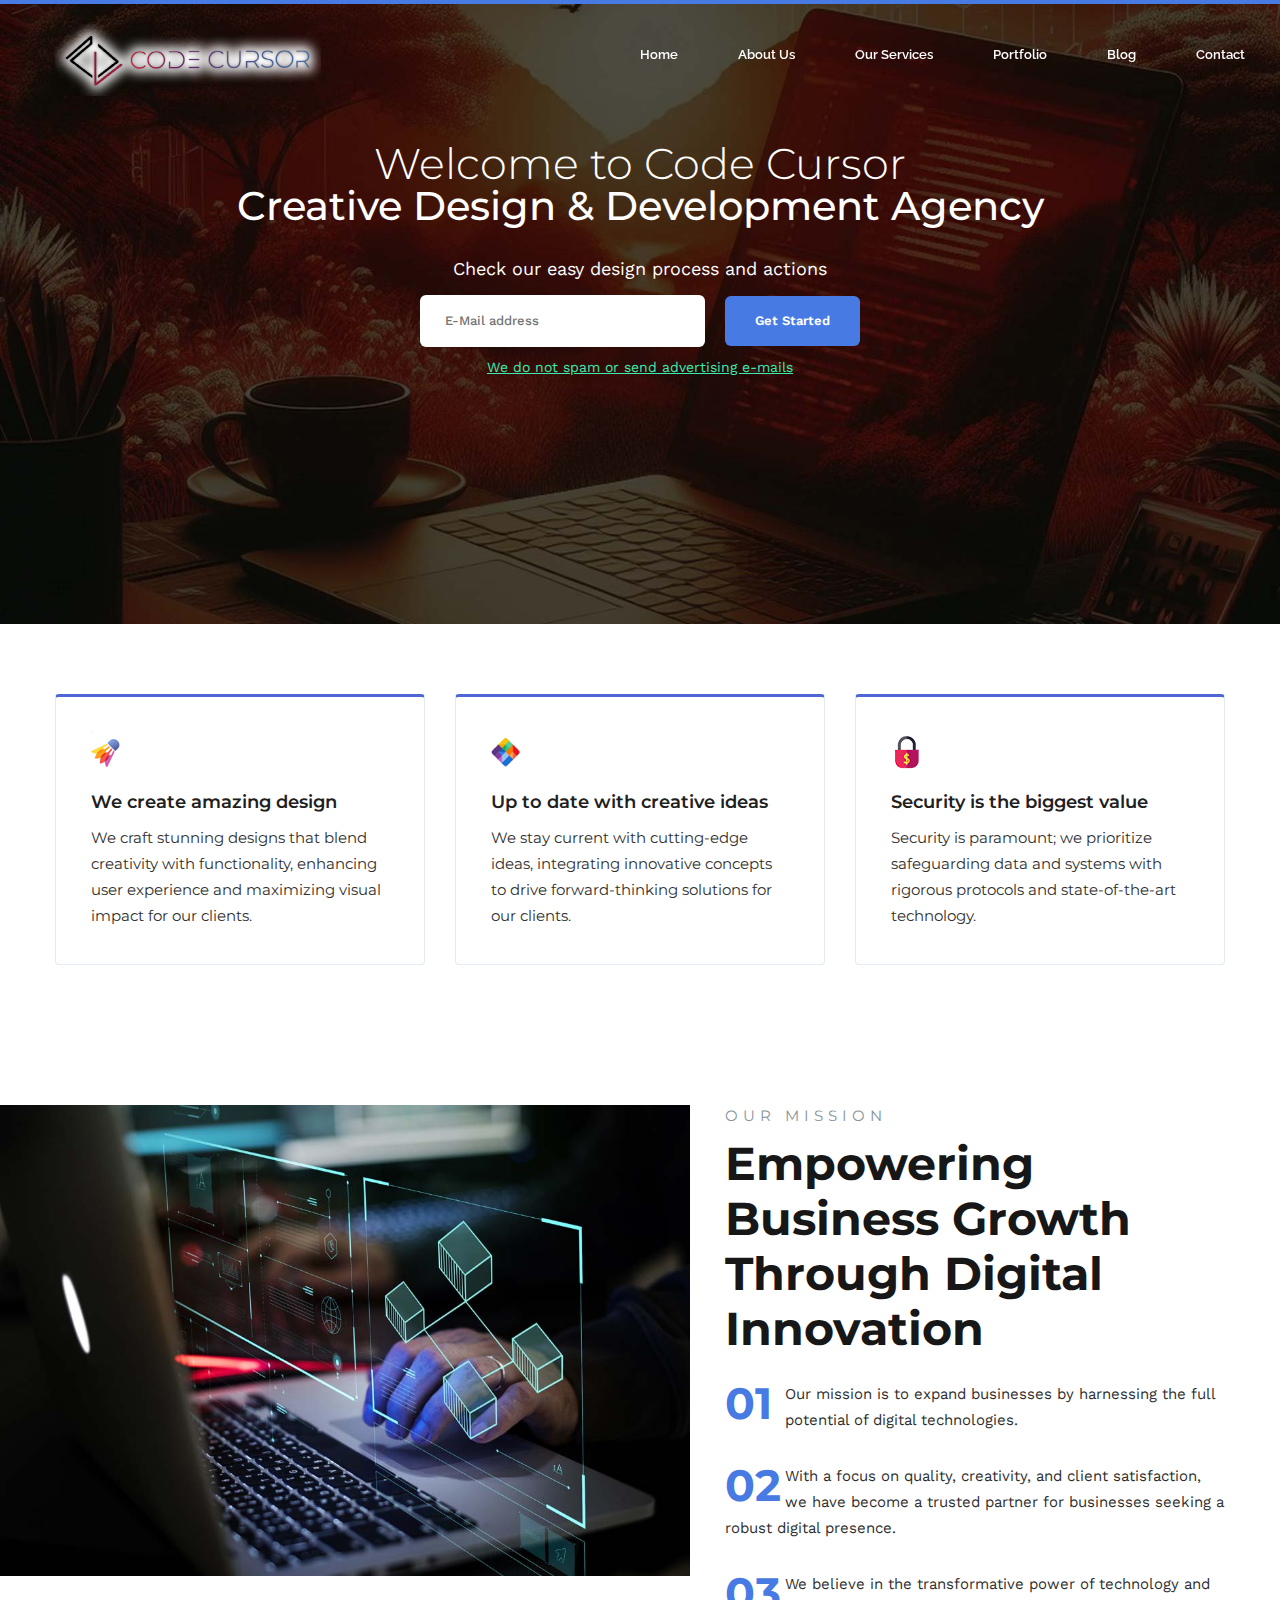
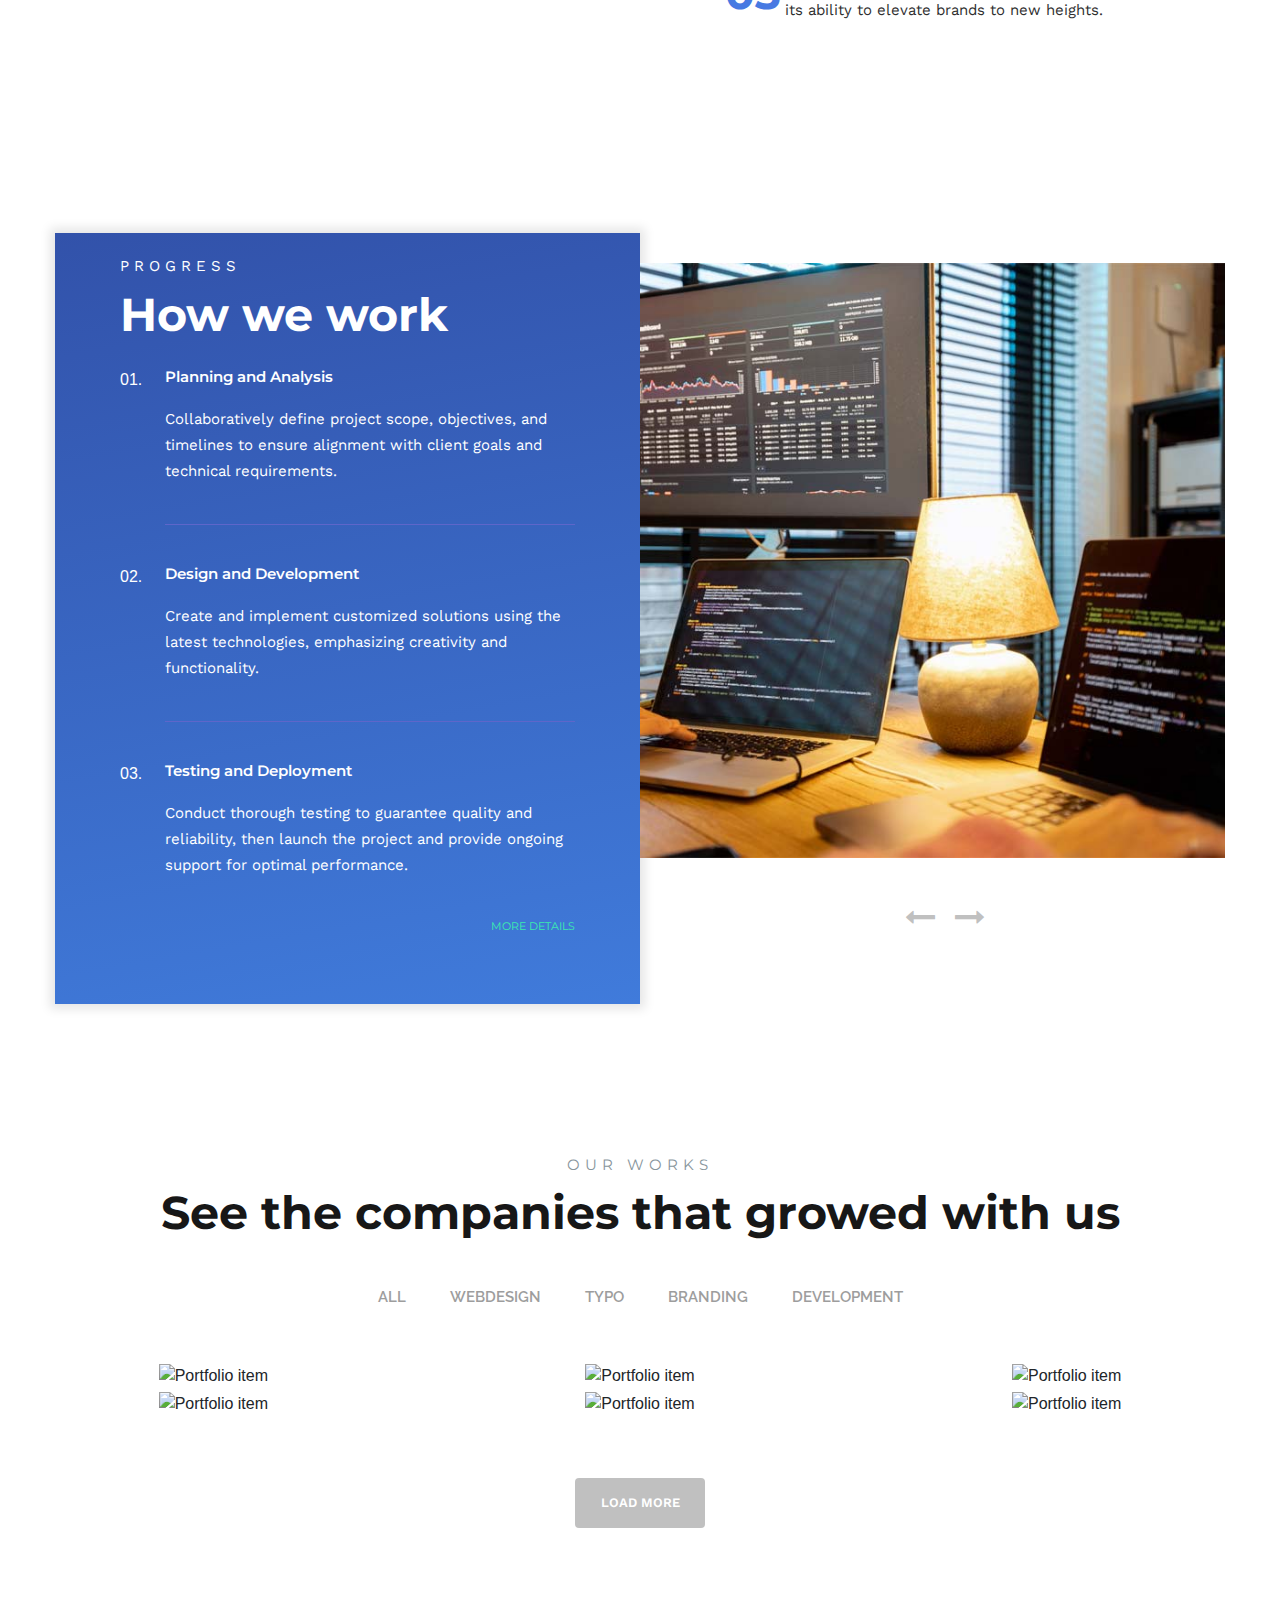
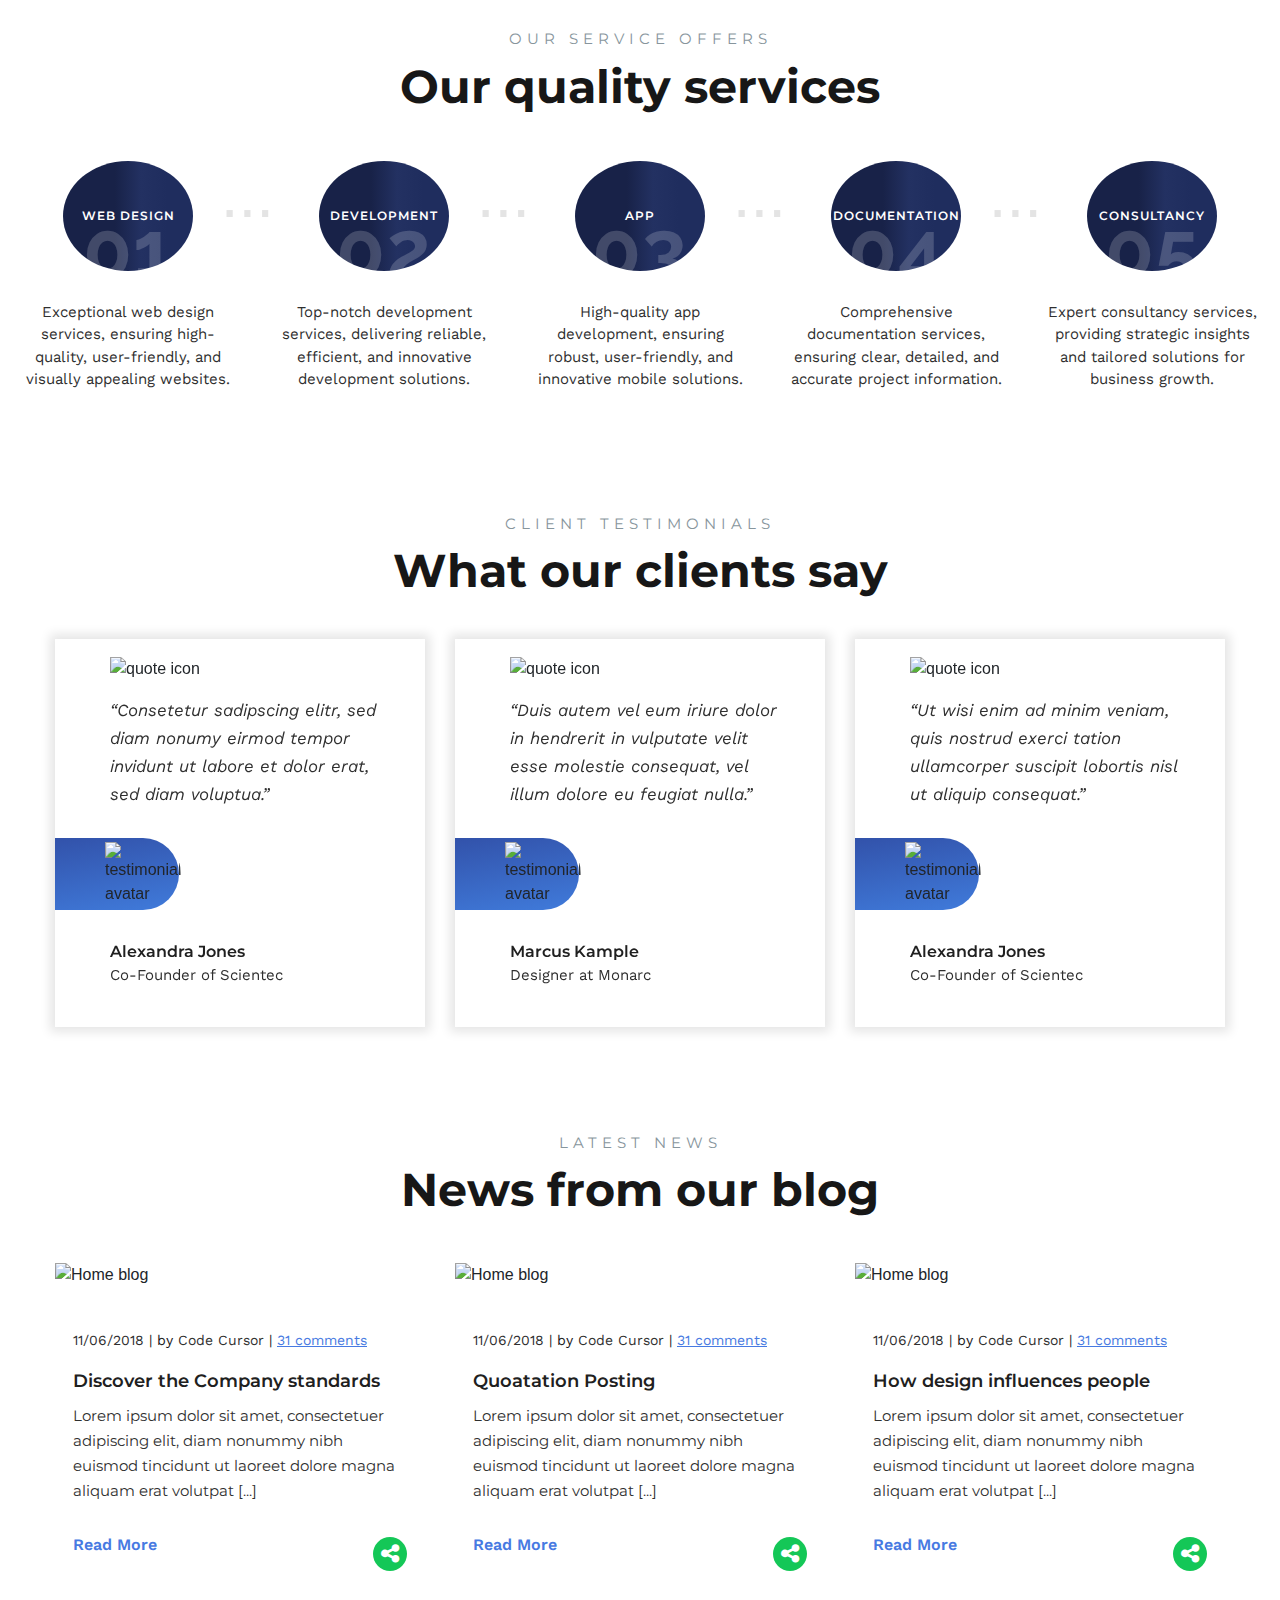
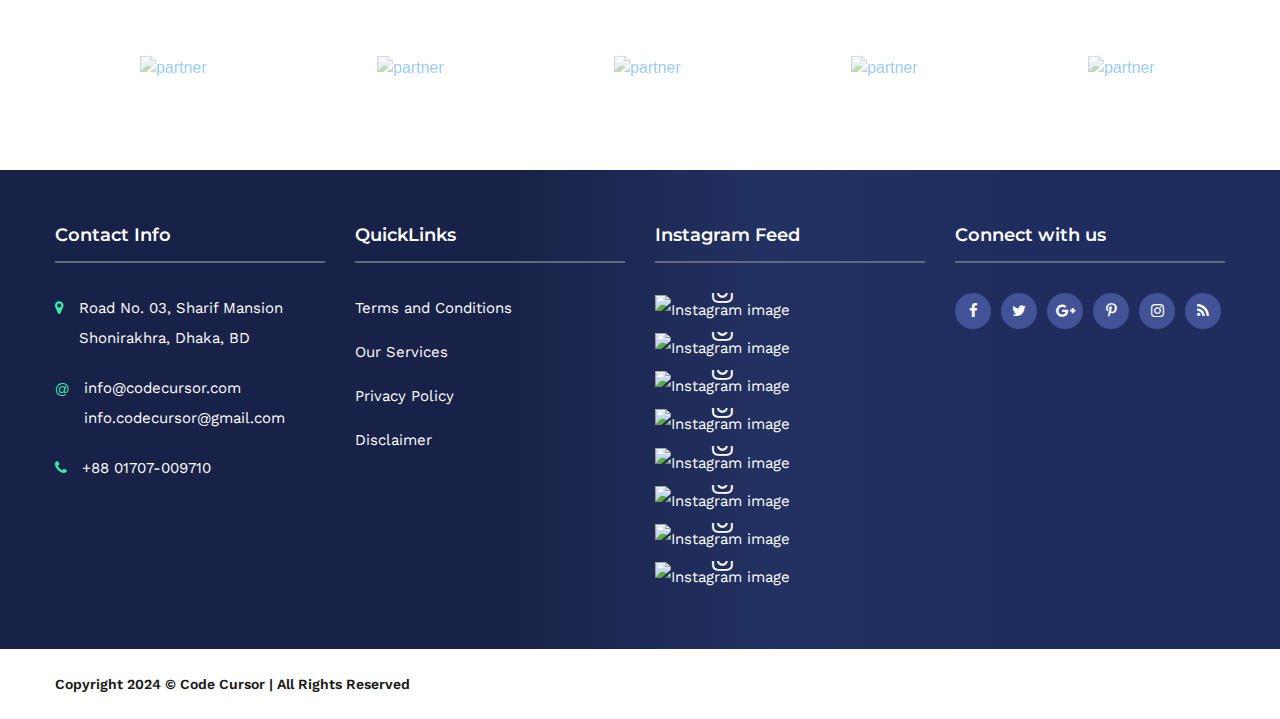
==== index.html @ 0f614deb "first commit" ====
<!DOCTYPE html>
<html lang="en">
<head>
	<meta charset="utf-8">
	<meta name="viewport" content="width=device-width, initial-scale=1"/>
	<title>Code Cursor | Home</title>
	<link rel="stylesheet" href="assets/lib/bootstrap/css/bootstrap.min.css">
	<link rel="stylesheet" href="assets/lib/font-awesome/css/font-awesome.min.css">
	<link rel="stylesheet" href="assets/lib/slick/slick.css">
	<link rel="stylesheet" href="https://fonts.googleapis.com/css?family=Montserrat:300,400,500,600,700%7CRaleway:400,600,700%7CWork+Sans:400,500,600">
	<link rel="stylesheet" href="assets/css/main.css">
	<!-- font -->
</head>
<body>
	<div id="page-loader">
		<i class="fa fa-cog fa-spin grad-text grad-2"></i>
	</div>

	<header>
		<div class="sidebar-nav">
			<aside class="sidebar-nav-body">
				<ul>
					<li><a href="index.html">Home</a></li>
					<li><a href="our_services.html">Our services</a></li>
					<li><a href="about_us.html">About us</a></li>
					<li><a href="portfolio.html">Portfolio</a></li>
					<li><a href="blog.html">Blog</a></li>
					<li><a href="contact.html">Contact</a></li>
				</ul>

			</aside>
		</div>
		<div class="container pos-r">
			<div id="topbar" class="clearfix">
				<div class="logo pull-left">
					<h1><a href="index.html"><img class=".img-fluid" src="./assets/images/logo_codecursor.png" alt="Code Cursor"></a></h1>
				</div>
				<nav class="navbar-toggleable-md navbar-dark bg-faded">
					<div class="collapse navbar-collapse nav-mobile" id="navbarToggler">
						<ul class="mx-auto top-level clearfix box-shadow-1">
							<li><a href="index.html">Home</a></li>
							<li><a href="our_services.html">Our services</a></li>
							<li><a href="about_us.html">About us</a></li>
							<li><a href="portfolio.html">Portfolio</a></li>
							<li><a href="blog.html">Blog</a></li>
							<li><a href="contact.html">Contact</a></li>
						</ul>
					</div>
					<div class="nav-desktop">
						<ul class="mx-auto top-level clearfix">
							<li class="with-submenu">
								<a class="link-hover" href="index.html">Home</a>
							</li>
							<li class="with-submenu">
								<a class="link-hover" href="about_us.html">About Us</a>
							</li>
							<li class="with-submenu">
								<a class="link-hover" href="our_services.html">Our Services</a>
							</li>
							<li class="with-submenu">
								<a class="link-hover" href="portfolio.html">Portfolio</a>
							</li> 					
							<li class="with-submenu">
								<a class="link-hover" href="blog.html">Blog</a>
							</li> 					
							<li class="with-submenu">
								<a class="link-hover" href="contact.html">Contact</a>
							</li>
							<!-- <li class="cart">
								<a href="#"><i class="fa fa-briefcase"></i><span>4</span></a>
								<div class="cart-container">
									<h6>SHOPPING CART (2)</h6>
									<div class="cart-item clearfix">
										<img src="http://via.placeholder.com/70x70" alt="cart item" class="pull-left">
										<a href="#">How to become an UX Designer</a>
										<p class="quantity">1x $39,99</p>
										<button class="remove">x DELETE</button>
									</div>
									<div class="cart-item clearfix">
										<img src="http://via.placeholder.com/70x70" alt="cart item" class="pull-left">
										<a href="#">How to become an UX Designer</a>
										<p class="quantity">1x $39,99</p>
										<button class="remove">x DELETE</button>
									</div>
									<div class="cart-controls text-center">
										<a href="#" class="checkout">CHECKOUT</a>
										<a href="#" class="viewcart">VIEW CART</a>
										<a href="#" class="addcourse">+ ADD ITEM</a>
									</div>
								</div>
							</li>
							<li class="search">
								<a href="#" class="search"><i class="fa fa-search zmdi-lg"></i></a>
								<div class="search-something">
									<input type="search" placeholder="search for something">
									<a href="#"><i class="fa fa-search zmdi-lg"></i></a>
								</div>
							</li>
							<li class="lang-selection">
								<a href="#">EN</a>
								<ul class="lang">
									<li><a href="#">DE</a></li>
									<li><a href="#">FR</a></li>
								</ul>
							</li> -->
						</ul>
					</div>
				</nav>
			</div>
		</div>
		<div class="header-content fullheight">
			<div class="slick-header fullheight">
				<div class="header-slide text-center slide-1">
					<div class="container">
						<p class="pre-title">Welcome to Code Cursor</p>
						<h2>Creative Design & Development Agency</h2>
						<p class="header-text-1">
							Check our easy design process and actions
						</p>
						<form>
							<input type="email" placeholder="E-Mail address">
							<input class="header-button" type="submit" value="Get Started">
						</form>
						<a href="#" class="header-link">
							We do not spam or send advertising e-mails
						</a>
					</div>
				</div>
				<div class="header-slide slide-2">
					<div class="container">
						<img src="./assets/images/banner_slide2.2.png" class="pull-left header-p" alt="P">
						<p class="pre-title">Welcome to Code Cursor</p>
						<h2>We build amazing<br><span>Design</span></h2>
						<a href="#" class="header-button">View portfolio</a>
						<a class="header-link pushleft" href="#">Check our easy design process and actions</a>
					</div>
				</div>
				<div class="header-slide slide-3">
					<div class="container">
						<h2 class="header-h2-bolder"> It’s a leading player in the 
							digital solutions arena<span class="color-dot">.</span></h2>
						<p class="header-text-2">
							Offering a comprehensive suite of services ranging from web development and web design <br> to mobile apps, business automation, and more.
						</p>
						<hr>
						<div class="header-row">
							<div class="header-column">
								<span class="pull-left">< /></span>
								<section>
									<h6>Creative Direction</h6>
									<p class="header-text-2">
										It bridges ideas to practical tech, ensuring functionality and user engagement.
									</p>
								</section>
							</div>
							<div class="header-column">
								<span class="pull-left">< /></span>
								<section>
									<h6>Expertise</h6>
									<p class="header-text-2">
										Specialized skills in software development and tech solutions.
									</p>
								</section>
							</div>
							<div class="header-column">
								<span class="pull-left">< /></span>
								<section>
									<h6>Innovation</h6>
									<p class="header-text-2">
										Constantly adapting to new technologies and industry trends.
									</p>
								</section>
							</div>
						</div>
					</div>
				</div>
				<div class="header-slide text-center slide-4 mobile-banner">
					<div class="container">
						<h2 class="pushtop">
							<span class="heading-simple">We provide</span>
							<span>creative ideas</span>
						</h2>
						<p class="header-text-3">Creative. Powerful. Eye-catching.</p>
						<br>
						<a class="hire-us" href="#">Hire us</a>
					</div>
				</div> 
			</div>
		</div>
	</header>

	<main>
		
		<div class="container">
			
			<div class="banner-widget-container small-images banner-single pushtop-70">
				<div class="row">
					<div class="col-md-4">
						<div class="banner-widget borders nohover drag-this-left">
							<div class="image-container">
								<img src="assets/images/icon-creative-ideas.png" alt="Banner image">
							</div>
							<h6>We create amazing design</h6>
							<p>
								We craft stunning designs that blend creativity with functionality, enhancing user experience and maximizing visual impact for our clients. 
							</p>
						</div>
					</div>
					<div class="col-md-4">
						<div class="banner-widget borders nohover drag-this-up">
							<div class="image-container">
								<img src="assets/images/icon-creative-ideas2.png" alt="Banner image">
							</div>
							<h6>Up to date with creative ideas</h6>
							<p>
								We stay current with cutting-edge ideas, integrating innovative concepts to drive forward-thinking solutions for our clients. 
							</p>
						</div>
					</div>
					<div class="col-md-4">
						<div class="banner-widget borders nohover drag-this-right">
							<div class="image-container">
								<img src="assets/images/icon-creative-ideas3.png" alt="Banner image">
							</div>
							<h6>Security is the biggest value</h6>
							<p>
								Security is paramount; we prioritize safeguarding data and systems with rigorous protocols and state-of-the-art technology.
							</p>
						</div>
					</div>
				</div>
			</div>

			<div class="clearfix services-2 pushtop-90">
				<img src="./assets/images/our_mission.jpg" alt="mission image" class="left-to-end">
				<div class="services2-container">
					<p class="pretitle">OUR MISSION</p>
					<h3>Empowering Business Growth Through Digital Innovation </h3>
					<section class="drag-this-up">
						<h4>01</h4>
						<p>
							Our mission is to expand businesses by harnessing the full potential of digital technologies.
						</p>
					</section>
					<section class="drag-this-up">
						<h4>02</h4>
						<p>
							With a focus on quality, creativity, and client satisfaction, we have become a trusted partner for businesses seeking a robust digital presence.  
						</p>
					</section>
					<section class="drag-this-up">
						<h4>03</h4>
						<p>
							We believe in the transformative power of technology and its ability to elevate brands to new heights. 
						</p>
					</section>
				</div>
			</div>

			<div class="services-4">
				<div class="row no-gutters">
					<div class="col-md-6">
						<div class="left-container grad-2 box-shadow-1 clearfix">
							<p class="pretitle">PROGRESS</p>
							<h3>How we work</h3>
							<span class="number pull-left">01.</span>
							<section>
								<h6>Planning and Analysis</h6>
								<p>Collaboratively define project scope, objectives, and timelines to ensure alignment with client goals and technical requirements.</p>
							</section>
							<span class="number pull-left">02.</span>
							<section>
								<h6>Design and Development</h6>
								<p>Create and implement customized solutions using the latest technologies, emphasizing creativity and functionality.</p>
							</section>
							<span class="number pull-left">03.</span>
							<section>
								<h6>Testing and Deployment</h6>
								<p>Conduct thorough testing to guarantee quality and reliability, then launch the project and provide ongoing support for optimal performance.</p>
							</section>
							<a class="pull-right more-details-link" href="#">MORE DETAILS</a>
						</div>
					</div>
					<div class="col-md-6">
						<div class="right-container pushtop-30">
							<div class="slick-slide-4">
								<img src="./assets/images/progress1.JPG" alt="progress1">
								<img src="./assets/images/progress2.JPG" alt="progress2">
								<img src="./assets/images/progress3.JPG" alt="progress3">
							</div>
						</div>
					</div>
				</div>
			</div>

		</div>

		<div class="portfolio-widget-3 pushtop-150 drag-this-up text-center">
			<p class="pretitle">OUR WORKS</p>
			<h3>See the companies that growed with us</h3>
			<div class="portfolio-widget-1-tabs clearfix">
				<ul>
					<li><a data-filter="*" href="#">ALL</a></li>
					<li><a data-filter=".portfolio-webdesign" href="#">WEBDESIGN</a></li>
					<li><a data-filter=".portfolio-typo" href="#">TYPO</a></li>
					<li><a data-filter=".portfolio-branding" href="#">BRANDING</a></li>
					<li><a data-filter=".portfolio-development" href="#">DEVELOPMENT</a></li>
				</ul>
			</div>
			<div class="drag-this-up">
				<div class="row no-gutters" id="portfolio-widget-tab-content">
					<div class="col-md-4 col-sm-6 portfolio-webdesign">
						<div class="portfolio-item-container">
							<img class="img-fluid" src="http://via.placeholder.com/635x400" alt="Portfolio item">
							<div class="portfolio-item-info">
								<h6>Cosmetics Packaging</h6>
								<p>Branding</p>
								<a href="#">view project</a>
							</div>
						</div>
					</div>
					<div class="col-md-4 col-sm-6 portfolio-branding">
						<div class="portfolio-item-container">
							<img class="img-fluid" src="http://via.placeholder.com/635x400" alt="Portfolio item">
							<div class="portfolio-item-info">
								<h6>Cosmetics Packaging</h6>
								<p>Branding</p>
								<a href="#">view project</a>
							</div>
						</div>
					</div>
					<div class="col-md-4 col-sm-6 portfolio-webdesign">
						<div class="portfolio-item-container">
							<img class="img-fluid" src="http://via.placeholder.com/635x400" alt="Portfolio item">
							<div class="portfolio-item-info">
								<h6>Cosmetics Packaging</h6>
								<p>Branding</p>
								<a href="#">view project</a>
							</div>
						</div>
					</div>
					<div class="col-md-4 col-sm-6 portfolio-webdesign">
						<div class="portfolio-item-container">
							<img class="img-fluid" src="http://via.placeholder.com/635x400" alt="Portfolio item">
							<div class="portfolio-item-info">
								<h6>Cosmetics Packaging</h6>
								<p>Branding</p>
								<a href="#">view project</a>
							</div>
						</div>
					</div>
					<div class="col-md-4 col-sm-6 portfolio-development">
						<div class="portfolio-item-container">
							<img class="img-fluid" src="http://via.placeholder.com/635x400" alt="Portfolio item">
							<div class="portfolio-item-info">
								<h6>Cosmetics Packaging</h6>
								<p>Branding</p>
								<a href="#">view project</a>
							</div>
						</div>
					</div>
					<div class="col-md-4 col-sm-6 portfolio-typo">
						<div class="portfolio-item-container">
							<img class="img-fluid" src="http://via.placeholder.com/635x400" alt="Portfolio item">
							<div class="portfolio-item-info">
								<h6>Cosmetics Packaging</h6>
								<p>Branding</p>
								<a href="#">view project</a>
							</div>
						</div>
					</div>
				</div>
			</div>
			<a class="mx-auto button-style-1 load-more" href="#">LOAD MORE</a>
		</div>

		<div class="bullets-widget text-center -140 pushtop-100">
			<p class="pretitle">OUR SERVICE OFFERS</p>
			<h3>Our quality services</h3>
			<div class="bullets-row clearfix">
				<div class="bullet-container drag-this-left">
					<div class="bullet grad-3">
						<span class="text">WEB DESIGN</span>
					</div>
					<p>Exceptional web design services, ensuring high-quality, user-friendly, and visually appealing websites. </p>
				</div>
				<div class="bullet-container drag-this-up">
					<div class="bullet grad-3">
						<span class="text">DEVELOPMENT</span>
					</div>
					<p>Top-notch development services, delivering reliable, efficient, and innovative development solutions. </p>
				</div>
				<div class="bullet-container drag-this-up">
					<div class="bullet grad-3">
						<span class="text">APP</span>
					</div>
					<p>High-quality app development, ensuring robust, user-friendly, and innovative mobile solutions. </p>
				</div>
				<div class="bullet-container drag-this-up">
					<div class="bullet grad-3">
						<span class="text">DOCUMENTATION</span>
					</div>
					<p>Comprehensive documentation services, ensuring clear, detailed, and accurate project information. </p>
				</div>
				<div class="bullet-container drag-this-right">
					<div class="bullet grad-3">
						<span class="text">CONSULTANCY</span>
					</div>
					<p>Expert consultancy services, providing strategic insights and tailored solutions for business growth. </p>
				</div>
			</div>
		</div>

		<div class="container">

						<div class="testimonials-widget pushtop-100 drag-this-up">
				<p class="pretitle text-center">CLIENT TESTIMONIALS</p>
				<h3 class="text-center">What our clients say</h3>
				<div class="slick-testimonials">
					<div class="testimonial box-shadow-1">
						<span class="quote-icon"><img src="http://via.placeholder.com/24x17" alt="quote icon"></span>
						<p class="main-text">
							“Consetetur sadipscing elitr, sed diam nonumy eirmod tempor 
							invidunt ut labore et dolor erat, sed diam voluptua.”
						</p>
						<div class="testimonial-avatar-holder grad-2">
							<img src="http://via.placeholder.com/70x70" alt="testimonial avatar">
						</div>
						<p class="name">Alexandra Jones</p>
						<p class="job">Co-Founder of Scientec</p>
					</div>
					<div class="testimonial box-shadow-1">
						<span class="quote-icon"><img src="http://via.placeholder.com/24x17" alt="quote icon"></span>
						<p class="main-text">
							“Duis autem vel eum iriure dolor in hendrerit in vulputate velit 
							esse molestie consequat, vel illum dolore eu feugiat nulla.”
						</p>
						<div class="testimonial-avatar-holder grad-2">
							<img src="http://via.placeholder.com/70x70" alt="testimonial avatar">
						</div>
						<p class="name">Marcus Kample</p>
						<p class="job">Designer at Monarc</p>
					</div>
					<div class="testimonial box-shadow-1">
						<span class="quote-icon"><img src="http://via.placeholder.com/24x17" alt="quote icon"></span>
						<p class="main-text">
							“Ut wisi enim ad minim veniam, quis nostrud exerci tation 
							ullamcorper suscipit lobortis nisl ut aliquip consequat.”
						</p>
						<div class="testimonial-avatar-holder grad-2">
							<img src="http://via.placeholder.com/70x70" alt="testimonial avatar">
						</div>
						<p class="name">Alexandra Jones</p>
						<p class="job">Co-Founder of Scientec</p>
					</div>
					<div class="testimonial box-shadow-1">
						<span class="quote-icon"><img src="http://via.placeholder.com/24x17" alt="quote icon"></span>
						<p class="main-text">
							“Duis autem vel eum iriure dolor in hendrerit in vulputate velit 
							esse molestie consequat, vel illum dolore eu feugiat nulla.”
						</p>
						<div class="testimonial-avatar-holder grad-2">
							<img src="http://via.placeholder.com/70x70" alt="testimonial avatar">
						</div>
						<p class="name">Marcus Kample</p>
						<p class="job">Designer at Monarc</p>
					</div>
				</div>
			</div>
		</div>

		<!-- <div class="team-bg-2 grad-3 drag-this-up">
			<div class="container">
				<div class="team-widget-2">
					<p class="pretitle">MEET THE TEAM</p>
					<div class="row">
						<div class="col-md-6">
							<h3>Amazing and talented people work here</h3>
						</div>
					</div>
					<ul class="team clearfix">
						<li class="team-member">
							<img src="http://via.placeholder.com/255x255" alt="Team" class="img-fluid">
							<div class="details-wrapper">
								<a class="link-hover member-name" href="#">John Betlehem</a>
								<p class="role">Designer &amp; Developer</p>
								<ul class="team-social">
									<li><a href="#"><i class="fa fa-facebook-f"></i></a></li>
									<li><a href="#"><i class="fa fa-twitter"></i></a></li>
									<li><a href="#"><i class="fa fa-google-plus"></i></a></li>
									<li><a href="#"><i class="fa fa-instagram"></i></a></li>
								</ul>
							</div>
						</li>
						<li class="team-member">
							<img src="http://via.placeholder.com/255x255" alt="Team" class="img-fluid">
							<div class="details-wrapper">
								<a class="link-hover member-name" href="#">John Betlehem</a>
								<p class="role">Designer &amp; Developer</p>
								<ul class="team-social">
									<li><a href="#"><i class="fa fa-facebook-f"></i></a></li>
									<li><a href="#"><i class="fa fa-twitter"></i></a></li>
									<li><a href="#"><i class="fa fa-google-plus"></i></a></li>
									<li><a href="#"><i class="fa fa-instagram"></i></a></li>
								</ul>
							</div>
						</li>
						<li class="team-member">
							<img src="http://via.placeholder.com/255x255" alt="Team" class="img-fluid">
							<div class="details-wrapper">
								<a class="link-hover member-name" href="#">John Betlehem</a>
								<p class="role">Designer &amp; Developer</p>
								<ul class="team-social">
									<li><a href="#"><i class="fa fa-facebook-f"></i></a></li>
									<li><a href="#"><i class="fa fa-twitter"></i></a></li>
									<li><a href="#"><i class="fa fa-google-plus"></i></a></li>
									<li><a href="#"><i class="fa fa-instagram"></i></a></li>
								</ul>
							</div>
						</li>
						<li class="team-member">
							<img src="http://via.placeholder.com/255x255" alt="Team" class="img-fluid">
							<div class="details-wrapper">
								<a class="link-hover member-name" href="#">John Betlehem</a>
								<p class="role">Designer &amp; Developer</p>
								<ul class="team-social">
									<li><a href="#"><i class="fa fa-facebook-f"></i></a></li>
									<li><a href="#"><i class="fa fa-twitter"></i></a></li>
									<li><a href="#"><i class="fa fa-google-plus"></i></a></li>
									<li><a href="#"><i class="fa fa-instagram"></i></a></li>
								</ul>
							</div>
						</li>
						<li class="team-member">
							<img src="http://via.placeholder.com/255x255" alt="Team" class="img-fluid">
							<div class="details-wrapper">
								<a class="link-hover member-name" href="#">John Betlehem</a>
								<p class="role">Designer &amp; Developer</p>
								<ul class="team-social">
									<li><a href="#"><i class="fa fa-facebook-f"></i></a></li>
									<li><a href="#"><i class="fa fa-twitter"></i></a></li>
									<li><a href="#"><i class="fa fa-google-plus"></i></a></li>
									<li><a href="#"><i class="fa fa-instagram"></i></a></li>
								</ul>
							</div>
						</li>
						<li class="team-member">
							<img src="http://via.placeholder.com/255x255" alt="Team" class="img-fluid">
							<div class="details-wrapper">
								<a class="link-hover member-name" href="#">John Betlehem</a>
								<p class="role">Designer &amp; Developer</p>
								<ul class="team-social">
									<li><a href="#"><i class="fa fa-facebook-f"></i></a></li>
									<li><a href="#"><i class="fa fa-twitter"></i></a></li>
									<li><a href="#"><i class="fa fa-google-plus"></i></a></li>
									<li><a href="#"><i class="fa fa-instagram"></i></a></li>
								</ul>
							</div>
						</li>
						<li class="team-member">
							<img src="http://via.placeholder.com/255x255" alt="Team" class="img-fluid">
							<div class="details-wrapper">
								<a class="link-hover member-name" href="#">John Betlehem</a>
								<p class="role">Designer &amp; Developer</p>
								<ul class="team-social">
									<li><a href="#"><i class="fa fa-facebook-f"></i></a></li>
									<li><a href="#"><i class="fa fa-twitter"></i></a></li>
									<li><a href="#"><i class="fa fa-google-plus"></i></a></li>
									<li><a href="#"><i class="fa fa-instagram"></i></a></li>
								</ul>
							</div>
						</li>
						<li class="team-member">
							<img src="http://via.placeholder.com/255x255" alt="Team" class="img-fluid">
							<div class="details-wrapper">
								<a class="link-hover member-name" href="#">John Betlehem</a>
								<p class="role">Designer &amp; Developer</p>
								<ul class="team-social">
									<li><a href="#"><i class="fa fa-facebook-f"></i></a></li>
									<li><a href="#"><i class="fa fa-twitter"></i></a></li>
									<li><a href="#"><i class="fa fa-google-plus"></i></a></li>
									<li><a href="#"><i class="fa fa-instagram"></i></a></li>
								</ul>
							</div>
						</li>
					</ul>
				</div>
			</div>
		</div> -->

		<div class="container">

			<div class="blog-widget pushtop-90">
				<p class="pretitle text-center">LATEST NEWS</p>
				<h3 class="text-center">News from our blog</h3>

				<div class="row">
					<div class="col-md-4">
						<div class="widget-post drag-this-left">
							<img src="http://via.placeholder.com/370x220" alt="Home blog" class="img-fluid">
							<div class="widget-post-inner">
								<div class="post-meta">
									<span class="date">
										11/06/2018
									</span>
									|
									<span class="author">
										by
										<a class="link-hover" href="#">
											Code Cursor
										</a>
									</span>
									|
									<span class="comment-count">
										31 comments
									</span>
								</div>
								<h4>Discover the Company standards</h4>
								<p class="excerpt">
									Lorem ipsum dolor sit amet, consectetuer adipiscing elit, diam nonummy 
									nibh euismod tincidunt ut laoreet dolore magna aliquam erat volutpat [...]
								</p>
								<div class="social">
									<a href="#" class="social-toggle"><i class="fa fa-share-alt fa-lg"></i></a>
									<ul class="social-links">
										<li><a href="#"><i class="fa fa-facebook"></i></a></li>
										<li><a href="#"><i class="fa fa-twitter"></i></a></li>
										<li><a href="#"><i class="fa fa-google-plus"></i></a></li>
										<li><a href="#"><i class="fa fa-pinterest-p"></i></a></li>
										<li><a href="#"><i class="fa fa-instagram"></i></a></li>
										<li><a href="#"><i class="fa fa-feed"></i></a></li>
									</ul>
								</div>
								<a class="read-more link-hover" href="#">Read More</a>
							</div>
						</div>
					</div>
					<div class="col-md-4">
						<div class="widget-post drag-this-up">
							<img src="http://via.placeholder.com/370x220" alt="Home blog" class="img-fluid">
							<div class="widget-post-inner">
								<div class="post-meta">
									<span class="date">
										11/06/2018
									</span>
									|
									<span class="author">
										by
										<a class="link-hover" href="#">
											Code Cursor
										</a>
									</span>
									|
									<span class="comment-count">
										31 comments
									</span>
								</div>
								<h4>Quoatation Posting</h4>
								<p class="excerpt">
									Lorem ipsum dolor sit amet, consectetuer adipiscing elit, diam nonummy 
									nibh euismod tincidunt ut laoreet dolore magna aliquam erat volutpat [...]
								</p>
								<div class="social">
									<a href="#" class="social-toggle"><i class="fa fa-share-alt fa-lg"></i></a>
									<ul class="social-links">
										<li><a href="#"><i class="fa fa-facebook"></i></a></li>
										<li><a href="#"><i class="fa fa-twitter"></i></a></li>
										<li><a href="#"><i class="fa fa-google-plus"></i></a></li>
										<li><a href="#"><i class="fa fa-pinterest-p"></i></a></li>
										<li><a href="#"><i class="fa fa-instagram"></i></a></li>
										<li><a href="#"><i class="fa fa-feed"></i></a></li>
									</ul>
								</div>
								<a class="read-more link-hover" href="#">Read More</a>
							</div>
						</div>
					</div>
					<div class="col-md-4">
						<div class="widget-post drag-this-right">
							<img src="http://via.placeholder.com/370x220" alt="Home blog" class="img-fluid">
							<div class="widget-post-inner">
								<div class="post-meta">
									<span class="date">
										11/06/2018
									</span>
									|
									<span class="author">
										by
										<a class="link-hover" href="#">
											Code Cursor
										</a>
									</span>
									|
									<span class="comment-count">
										31 comments
									</span>
								</div>
								<h4>How design influences people</h4>
								<p class="excerpt">
									Lorem ipsum dolor sit amet, consectetuer adipiscing elit, diam nonummy 
									nibh euismod tincidunt ut laoreet dolore magna aliquam erat volutpat [...]
								</p>
								<div class="social">
									<a href="#" class="social-toggle"><i class="fa fa-share-alt fa-lg"></i></a>
									<ul class="social-links">
										<li><a href="#"><i class="fa fa-facebook"></i></a></li>
										<li><a href="#"><i class="fa fa-twitter"></i></a></li>
										<li><a href="#"><i class="fa fa-google-plus"></i></a></li>
										<li><a href="#"><i class="fa fa-pinterest-p"></i></a></li>
										<li><a href="#"><i class="fa fa-instagram"></i></a></li>
										<li><a href="#"><i class="fa fa-feed"></i></a></li>
									</ul>
								</div>
								<a class="read-more link-hover" href="#">Read More</a>
							</div>
						</div>
					</div>
				</div>
			</div>

			<div class="slick-partners text-center pushtop-80 flexer drag-this-up">
				<a href="#"><img src="http://via.placeholder.com/160x60" alt="partner"></a>
				<a href="#"><img src="http://via.placeholder.com/160x60" alt="partner"></a>
				<a href="#"><img src="http://via.placeholder.com/160x60" alt="partner"></a>
				<a href="#"><img src="http://via.placeholder.com/160x60" alt="partner"></a>
				<a href="#"><img src="http://via.placeholder.com/160x60" alt="partner"></a>
				<a href="#"><img src="http://via.placeholder.com/160x60" alt="partner"></a>
			</div>
	
			<!-- <div class="contact-widget homepage-widget box-shadow-1 clearfix pushtop-100">
				<p class="pretitle">CONTACT US</p>
				<h3>Get in touch with us</h3>
				<div class="row">
					<div class="col-md-4">
						<label class="required-input">NAME</label>
						<div class="input-container">
							<input type="text" placeholder="enter your name" required/>
							<div class="input-bottom-line"></div>
						</div>
					</div>
					<div class="col-md-4">
						<label class="required-input">E-MAIL ADDRESS</label>
						<div class="input-container">
							<input type="email" placeholder="enter your email" required/>
							<div class="input-bottom-line"></div>
						</div>
					</div>
					<div class="col-md-4">
						<label>WEBSITE</label>
						<div class="input-container">
							<input type="text" placeholder="https://" required/>
							<div class="input-bottom-line"></div>
						</div>
					</div>
				</div>
				<label class="required-input">MESSAGE</label>
				<div class="input-container">
					<textarea placeholder="enter your text"></textarea>
					<div class="input-bottom-line"></div>
				</div>
				<input type="submit" value="Send Message" class="button-style-1 pull-right">
			</div> -->
		</div>

		<!-- <div id="googleMap"></div> -->
		

	</main>

	<footer class="pushtop-90">
	
		<div class="footer-main grad-3">
			<div class="container">
				<div class="row">
					<div class="col-lg-3 col-sm-6 col-12 contact-details">
						<h6>Contact Info</h6>
						<p class="footer-address"><i class="fa fa-map-marker"></i>Road No. 03, Sharif Mansion <br>Shonirakhra, Dhaka, BD</p>
						<p class="footer-email"><span>@</span>info@codecursor.com <br>info.codecursor@gmail.com</p>
						<p class="footer-phone"><i class="fa fa-phone"></i>+88 01707-009710</p>
						
					</div>
					<div class="col-lg-3 col-sm-6 col-12">
						<h6>QuickLinks</h6>
						<ul>
							<li><a href="#" class="link-hover">Terms and Conditions</a></li>
							<li><a href="#" class="link-hover">Our Services</a></li>
							<li><a href="#" class="link-hover">Privacy Policy</a></li>
							<li><a href="#" class="link-hover">Disclaimer</a></li>
						</ul>
					</div>
					<div class="col-lg-3 col-sm-6 col-12">
						<h6>Instagram Feed</h6>
						<ul class="instagram-feed">
							<li><a href="#"><img src="http://via.placeholder.com/64x65" alt="Instagram image"></a></li>
							<li><a href="#"><img src="http://via.placeholder.com/64x65" alt="Instagram image"></a></li>
							<li><a href="#"><img src="http://via.placeholder.com/64x65" alt="Instagram image"></a></li>
							<li><a href="#"><img src="http://via.placeholder.com/64x65" alt="Instagram image"></a></li>
							<li><a href="#"><img src="http://via.placeholder.com/64x65" alt="Instagram image"></a></li>
							<li><a href="#"><img src="http://via.placeholder.com/64x65" alt="Instagram image"></a></li>
							<li><a href="#"><img src="http://via.placeholder.com/64x65" alt="Instagram image"></a></li>
							<li><a href="#"><img src="http://via.placeholder.com/64x65" alt="Instagram image"></a></li>
						</ul>
					</div>
					<div class="col-lg-3 col-sm-6 col-12">
						<h6>Connect with us</h6>
						<ul class="footer-social">
							<li><a href="https://www.facebook.com/profile.php?id=61555248346557" target="_blank"><i class="fa fa-facebook-f"></i></a></li>
							<li><a href="#"><i class="fa fa-twitter"></i></a></li>
							<li><a href="#"><i class="fa fa-google-plus"></i></a></li>
							<li><a href="#"><i class="fa fa-pinterest-p"></i></a></li>
							<li><a href="#"><i class="fa fa-instagram"></i></a></li>
							<li><a href="#"><i class="fa fa-rss"></i></a></li>
						</ul>
					</div>
				</div>
			</div>	
		</div>
		<div class="footer-bottom">
			<div class="container">
				<p class="copyright-text">Copyright 2024 © Code Cursor | All Rights Reserved</p>
			</div>
		</div>	

	</footer>






<script src="assets/lib/jquery/jquery.js"></script>
<script src="assets/lib/jquery-ui/jquery-ui.min.js"></script>
<script src="assets/lib/slick/slick.min.js"></script>
<script src="assets/lib/isotope/isotope.pkgd.min.js"></script>
<script src="assets/lib/visible/visible.js"></script>
<script src="assets/js/main.js"></script>
<script src="https://maps.googleapis.com/maps/api/js?key=AIzaSyA7vWDDJMiSKbAxaU46pRjeuzWSWVEJGR8&amp;callback=myMap"></script>
</body>
</html>
---- assets/css/main.css ----
/*---TOC---*/
/*
00 Initializations - $init
01 Common styles and helpers - $helper
02 Typography - $typography
03 Header - $header
04 Widgets - $widgets - elements
05 Footer - $footer 
06 Boostrap overrides - $boostrap
07 Responsive - $responsives
08 Cool visuals - $visuals

*/
/*---------*/


/*Initializations $init*/

h1, h2, h3, h4, h5, h6, p, ul{
	margin: 0;
	padding: 0;
}

*{
	outline: 0;
}

html,body{
	overflow-x: hidden;
}

ul,ol{
	list-style: none;
}

/*Common styles and helpers $helper*/

.pushtop-30{
	margin-top: 30px;
}

.pushtop-60{
	margin-top: 60px;
}

.pushtop-70{
	margin-top: 70px;
}

.pushtop-80{
	margin-top: 80px
}

.pushtop-90{
	margin-top: 90px;
}

.pushtop-100{
	margin-top: 100px;
}

.pushtop-120{
	margin-top: 120px;
}

.pushtop-130{
	margin-top: 130px;
}

.pushtop-140{
	margin-top: 140px;
}

.pushtop-150{
	margin-top: 150px;
}

.pulltop-140{
	margin-top: -140px;
}

.fullheight{
	height: 100%;
}

.pos-r{
	position: relative;
}

.pretitle{
	color: #87959c;
	letter-spacing: 5px;
	margin-bottom: 8px;
}

.link-hover{
	display: inline-block;
	text-decoration: none;
}

.link-hover:hover{
	text-decoration: none;
}

.link-hover::after{
	content: '';
	display: block;
	width: 0;
	height: 1px;
	transition: all 0.3s ease;
	margin-top: -2px;
	background-color: #87959c;
}

.link-hover:hover::after{
	width: 100%;
	transition: all 0.3s ease;
}

.grad-1{
	background: linear-gradient(to right, #1d2956, #273e94, #283979); 
}

.grad-2{
	background: linear-gradient(170deg, #3252aa, #407bdb);
}

.grad-3{
	background: linear-gradient(to left, #1f2d5e 20%, #233162 40% , #182248 60%); 
}

.grad-text{
	-webkit-background-clip: text;
	-webkit-text-fill-color: transparent;
}

.home-bg-1{
	background-image: url("http://via.placeholder.com/1920x640");
	background-size: 100% 100%;
}

.box-shadow-1{
	box-shadow: 0 0 10px 5px rgba(0,0,0,.1); 
}

.button-style-1{
	display: inline-block;
	text-align: center;
	width: 130px;
	line-height: 50px;
	font-family: 'Work Sans', sans-serif;
	font-weight: 600;
	font-size: 13px;
	color: #fff;
	border: none;
	cursor: pointer;
	transition: all 0.3s ease;
	border-radius: 4px;
	text-decoration: none;
}

.button-style-1:hover{
	box-shadow: 0 0 10px 5px rgba(0,0,0,.12); 
	color: #fff;
	transition: all 0.3s ease;
	text-decoration: none;
}

.extend-bg{
	margin-left: -3000px;
	margin-right: -3000px;
	padding-left: 3000px;
	padding-right: 3000px;
}

#page-loader{
	position: fixed;
	background-color: #fff;
	width: 100%;
	height: 100%;
	z-index: 999999;
}

#page-loader i{
	top: 50%;
	left: 50%;
	transform: translate(-50%, -50%);
	position: absolute;
	font-size: 9em;
}

/*Typography $typography*/

p{
	font-family: "Montserrat", sans-serif;
	font-size: 15px;
	color: #2f2f2f;
}

h3{
	font-family: "Montserrat", sans-serif;
	color: #171717;
	font-size: 46px;
	margin-bottom: 25px;
	font-weight: 700;
}

h6{
	font-family: "Montserrat", sans-serif;
	color: #202020;
	font-size: 18px;
	font-weight: 600;
	margin-bottom: 12px;
}

/*Header $header*/

header{
	border-top: 4px solid #477ae2;
	position: relative;
}

header.page{
	background-image: url("http://via.placeholder.com/1920x345");
	background-size: auto 100%;
	background-position: center;
	margin-bottom: 90px;
	padding-bottom: 50px;
}

header.page.nomargin{
	margin-bottom: 0;
}

.logo{
	position: absolute;
}

.logo h1{
	margin-top: 20px;
}

.sidebar-nav{
	position: absolute;
	height: 100%;
	width: 412px;
	right: 0;
}

.sidebar-nav-toggler{
	top: 0;
	right: 60px;
	position: absolute;
	transition: all 0.3s ease;
	z-index: 99999;
}

.sidebar-nav-toggler:hover{
	transform: scale(1.12);
	transition: all 0.3s ease;
}

.sidebar-nav-body{
	z-index: 9998;
	width: 410px;
	position: absolute;
	right: -410px;
	opacity: 0;
	background-color: rgba(255, 255, 255, .9);
	padding: 30px 50px;
	transition: all 0.5s ease;
	box-shadow: 0 0 10px 5px rgba(0,0,0,.1); 
}

.sidebar-nav-body.active{
	right: 2px;
	opacity: 1;
	transition: all 0.5s ease;
}

.sidebar-nav-body hr{
	margin-top: 35px;
	margin-bottom: 35px;
}

.sidebar-nav-body .sidebar-text{
	font-family: 'Work Sans', sans-serif;
	font-size: 14px;
	color: #2f2f2f; 
	margin-top: 20px;
}

.sidebar-nav-body .subtitle{
	margin: 10px 0 15px 0; 
	display: inline-block;
}

#topbar{
	position: absolute;
	width: 100%;
	z-index: 9997;
}

.navbar-toggler{
	display: none;
}

nav .nav-desktop{
	float: right;
}

nav ul.top-level > li > a{
	color: #ffffff;
	font-family: 'Raleway', sans-serif;
	font-weight: 600;
	font-size: 13px;
	padding-right: 10px;
}

nav .top-level > li > .link-hover::after{
	margin-top: 5px;
	height: 2px;
	background-color: #fff;
	margin-right: auto;
	margin-left: auto;
}

nav > .nav-desktop > ul > li{
	float: left;
	line-height: 100px;
}

nav > .nav-desktop > ul > li > *{
	line-height: 40px;
}

nav > .nav-desktop > ul > li:not(:last-child){
	margin-right: 50px;	
}

nav .nav-desktop.collapse{
	display: block;
}

.submenu, .cart-container{
	position: absolute;
	z-index: -1;
	opacity: 0;
	visibility: hidden;
	transition: 0.3s ease all;
}

nav .with-submenu:hover .submenu{
	z-index: 1;
	opacity: 1;
	visibility: visible;
	transition: 0.3s ease all;
	transform: translateY(20px);
	animation: drag-up 0.4s ease forwards;
}

nav .submenu,
.cart .cart-container{
	background: rgba(255,255,255,0.86);
	padding: 20px 33px;
}

nav .simple-menu{
	width: 250px;
}

.sidebar-nav-body li > a{
	line-height: 40px;
}

nav .submenu a,
.sidebar-nav-body li > a{
	font-family: "Montserrat", sans-serif;
	color: #5c5c5c;
	font-size: 12px;
	position: relative;
	left: 0;
	transition: all 0.3s ease;
}

nav .submenu a:hover,
.sidebar-nav-body li > a:hover{
	color: #477ae2;
	left: 14px;
	transition: all 0.3s ease;
	text-decoration: none;
}

nav .submenu a:before,
.sidebar-nav-body li > a:before{
	content: '\f105';
	color: #477ae2;
	display: inline-block;
	font: normal normal normal 14px/1 FontAwesome;
	font-size: inherit;
	text-rendering: auto;
	-webkit-font-smoothing: antialiased;
	transition: all 0.3s ease;
	position: absolute;
	top: 1px;
	left: -12px;
	opacity: 0;
}

nav .submenu a:hover:before,
.sidebar-nav-body li > a:hover:before{
	opacity: 1;
	transition: all 0.5s ease;
}

nav .mega-menu{
	width: 100%;
	left: 0;
	padding: 35px 0;
}

nav .mega-menu h6,
.sidebar-nav-body h6{
	font-family: 'Montserrat', sans-serif;
	font-size: 13px;
	font-weight: 700;
	color: #171717;
	margin-bottom: 0;
}

nav .mega-menu .subtitle,
.sidebar-nav-body .subtitle{
	font-family: 'Raleway', sans-serif;
	font-weight: 500;
	color: #477ae2;
	font-size: 13px;
}

nav .mega-menu .col-md-3:not(:last-child){
	border-right: 1px solid #c0c6d8;
	margin-right: -1px;
}

nav .mega-menu-inner{
	padding: 0 35px;
}

nav .menu-image-1{
	border: 3px solid #c7c8cf;
}

.cart{
	display: inline-block;
}

.cart:hover > .cart-container{
	z-index: 99;
	opacity: 1;
	visibility: visible;
}

.cart > a{
	color: #fff;
	position: relative;
	transition: color 0.3s;
}

.cart .cart-item img{
	margin-right: 28px;
}

.cart .cart-container{
	width: 425px;
}

.cart .cart-container .cart-item{
	position: relative;
	padding-bottom: 30px;
	border-bottom: 1px solid #d6d6d6;
	margin-bottom: 24px;
}

.cart .cart-container .cart-item a{
	font-family: "Raleway", sans-serif;
	font-weight: 700;
	color: #202020;
	font-size: 14px;
	line-height: 1;
	position: absolute;	
	top: 2px;
	left: 125px;
}

.cart .cart-container .cart-item .quantity{
	font-family: "Work Sans", sans-serif;
	font-weight: 500;
	color: #18c967;
	font-size: 14px;
	line-height: 1;
	position: absolute;
	top: 25px;
	left: 125px;
}

.cart .cart-container .cart-item .remove{
	line-height: 25px;
	border: none;
	border-radius: 3px;
	color: #fff;
	background-color: #c9c9c9;
	position: absolute;
	bottom: 30px;
	left: 125px;
}

.cart .cart-controls{
	line-height: 1;
}

.cart .cart-controls a{
	font-family: "Montserrat", sans-serif;
	font-size: 11px;
	color: #fff;
	padding: 0 15px;
	display: inline-block;
	border-radius: 2px;
}

.cart .cart-controls a:not(:last-child){
	margin-right: 20px;
}

.cart .cart-controls .checkout{
	background-color: #12c8fc;
	line-height: 33px;
}

.cart .cart-controls .viewcart{
	background-color: #213c50;
	line-height: 33px;
}

.cart .cart-controls .addcourse{
	background-color: #c9c9c9;
	line-height: 33px;
}

.cart a>span{
	font-family: "Montserrat", sans-serif;
	position: absolute;
	background-color: #477ae2;
	color: #fff;
	line-height: 16px;
	width: 16px;
	border-radius: 8px;
	text-align: center;
	font-size: 10px;
	top: 2px;
	left: 28px;
}

.cart h6{
	color: #202020;
	font-family: "Montserrat", sans-serif;
	letter-spacing: 2px;
	margin-bottom: 26px;
}

.cart img{
	border: 1px solid #dfdfdf;
}

.search{
	display: inline-block;
	width: 43px;
	margin-right: -33px;
}

.search a{
	color: #fff;
	transition: color 0.3s;
}

.search input{
	width: 100%;
}

.search input + a {
	position: absolute;
	top: 8px;
	right: 19px;
}

.search a:hover{
	color: #18c967;
	transition: color 0.3s;
}

.search .search-something{
	width: 300px;
	position: absolute;
	top: 98px;
	z-index: -1;
	opacity: 0;
	padding: 5px; 
	transition: all 0.3s ease;
}

.search .search-something input{
	background: transparent;
	padding: 10px;
	border: 1px solid #767d9c;
	line-height: 1.5;
	color: #ddd;
	font-style: italic;
	border-radius: 4px;
}

.search:hover .search-something{
	z-index: 99;
	opacity: 1;
	transition: all 0.3s ease;
}

.lang{
	list-style-type: none;
	border-radius: 3px;
	position: absolute;
	top: 60px;
	width: 50px;
	max-height: 0;
	overflow: hidden;
	transition: all 0.3s ease;
}

.lang-selection:hover .lang{
	max-height: 116px;
	transition: all 0.3s ease;
}

.lang .selected{
	margin-bottom: 20px;
}


.lang:hover .selected::before{
	color: #18c967;
}

.lang li{
	line-height: 20px;
	margin-left: 0;
	text-align: center;
}

.lang a{
	font-family: "Montserrat", sans-serif;
	font-size: 11px;
	padding: 0;
	color: #fff;
	text-decoration: none;
}

nav ul.top-level > li.cart > a, 
nav ul.top-level > li.search > a{
	width: 40px;
	line-height: 40px;
	border-radius: 50%;
	border: 1px solid #767d9c;
	display: inline-block;
	text-align: center;
	padding: 0;
}

nav > .navbar-collapse > ul > li.cart,
nav > .navbar-collapse > ul > li.search{
	margin-right: 30px;
}

nav .lang-selection a{
	font-family: 'Montserrat', sans-serif;
	font-size: 11px;
	color: #ffffff;
	text-decoration: none;
}

nav .lang-selection::before{
	font-size: 7px;
	content: "\25bc";
	margin-right: 0px;
	margin-left: 7px;
	position: relative;
	bottom: 2px;
	color: #fff;
}

.header-content .header-slide{
	padding-top: 13vw;
	height: 48.4vw;
}

.header-content .pre-title{
	font-family: 'Montserrat', sans-serif;
	font-size: 43px;
	font-weight: 300;
	color: #fff;
}

.header-content h2{
	font-family: 'Montserrat', sans-serif;
	font-size: 68px;
	color: #fff;
	margin-top: -15px;
}

.header-content .header-text-1{
	font-family: 'Work Sans', sans-serif;
	font-size: 18px;
	color: #fff;
	margin-top: 2vw;
}

.header-content form{
	margin-top: 1vw;
}

.header-content input{
	line-height: 50px;
	font-family: 'Work Sans', sans-serif;
	font-size: 13px;
	font-weight: 500;
	color: #2f2f2f;
	border-radius: 6px;
	border: none;
}

.header-content input[type="email"]{
	padding-left: 25px;
	width: 285px;
	margin-right: 15px;
}

.header-content .header-button{
	display: inline-block;
	border-radius: 6px;
	border: none;
    line-height: 50px;
	background-color: #477ae2;
	font-family: 'Work Sans', sans-serif;
	font-size: 13px;
	font-weight: 600;
	color: #fff;
	padding: 0 30px;
	transition: all 0.3s ease;
}

.header-content .header-button:hover{
	text-decoration: none;
	background-color: #2f4f8f;
	transition: all 0.3s ease;
}

.header-content .header-link{
	margin-top: 10px;
	display: inline-block;
	font-family: 'Work Sans', sans-serif; 
	font-size: 14px;
	color: #3becb0;
	text-decoration: underline;
}

.header-content h2 > span{
	font-size: 121px;
	line-height: 1;
	font-weight: 700;
	color: #3becb0;
	margin-bottom: 35px;
	display: inline-block;
	letter-spacing: -13px;
}

.header-content .pushleft{
	margin-left: 30px;
	display: inline-block;
}

.header-content .header-p{
	margin-right: 60px;
	margin-left: 140px;
}

.header-content .header-h2-bolder{
	font-weight: 700;
	font-size: 64px;
}

.header-content h2 > span.color-dot{
	font-size: 64px;
}

.header-content .header-text-2{
	font-family: 'Work Sans', sans-serif;
	font-size: 17px;
	color: #fff;
	line-height: 36px;
}

.header-content .header-column section .header-text-2{
	line-height: 26px;
	color: #dde4fc;
	font-size: 15px;
}

.header-content hr{
	max-width: 890px;
	margin-left: 0;
	border-color: #384478;
	border-top-width: 2px;
	margin-top: 50px;
}

.header-content .header-column{
	float: left;
	width: 33.3%;
	margin-top: 30px;
}

.header-content .header-column section{
	margin-left: 76px;
}

.header-content .header-column h6{
	font-family: 'Montserrat', sans-serif;
	font-size: 18px;
	color: #fff;
}

.header-content .header-column > span{
	font-family: 'Montserrat', sans-serif;
	font-weight: 700;
	font-size: 50px;
	color: #fff;
	margin: 0 20px 0 12px;
	line-height: 1;
}

.header-content h2 > span.heading-simple{
	color: #fff;
	font-weight: 300;
	letter-spacing: 0;
}

.header-content h2 > span.heading-simple + span{
	color: #fff;
	letter-spacing: -10px;
	font-size: 160px;
}

.header-content .header-text-3{
	font-family: 'Work Sans', sans-serif;
	font-size: 27px;
	color: #3becb0;
	float: right;
	margin-right: 60px;
	position: relative;
}

.header-content .header-text-3::before{
	position: absolute;
	content: '';
	width: 156px;
	height: 2px;
	display: block;
	background-color: #3becb0;
	left: -200px;
	top: 20px;
}

.header-content .hire-us{
	display: block;
	line-height: 58px;
	width: 147px;
	border: solid 1px #fff;
	border-radius: 4px;
	font-family: 'Work Sans', sans-serif;
	font-size: 14px;
	font-weight: 600; 
	color: #fff;
	transition: all 0.3s ease;
	margin: 40px auto 0 auto;
}

.header-content .hire-us:hover{
	text-decoration: none;
	color: #aaa;
	transition: all 0.3s ease;
}

.header-slide{
	background-size: 100% 100%;
	height: 100%;
}

.header-slide.slide-1{
	background-image: url("/assets/images/banner_slide1.jpg");
}

.header-slide.slide-2{
	background-image: url("/assets/images/banner_slide2.jpg");
}

.header-slide.slide-3{
	background-image: url("/assets/images/banner_slide3.jpg");
}

.header-slide.slide-4{
	background-image: url("/assets/images/banner_slide4.jpg");
}

header.page h2{
	font-family: 'Montserrat', sans-serif;
	font-size: 66px;
	color: #fff;
	font-weight: 700;
	margin-top: 140px;
}

header.page .page-subtitle{
	font-family: 'Work Sans', sans-serif;
	font-size: 16px;
	color: #3becb0;
	margin-top: 10px;
}
















/*Widgets $widgets*/

.banner-widget-container.pulltop-140{
	position: relative;
	z-index: 1;
}

.banner-widget-container .banner-widget{
	padding: 35px;
}

.banner-widget-container.banner-single .banner-widget.borders,
.banner-widget-container.banner-single .banner-widget.borders:hover{
	border: 1px solid;
	border-color: #e2ebf1!important;
	border-radius: 4px;
	border-top: 3px solid;
	border-top-color: #4e67d7!important;
}

.banner-widget-container .banner-widget .image-container{
	min-height: 150px;
}

.banner-widget-container.small-images .banner-widget .image-container{
	min-height: 60px;
}

.banner-widget-container.banner-background{
	background-color: #fff;
	padding: 10px 0;
}

.banner-widget-container p{
	line-height: 26px;
}

.banner-widget-container a{
	margin-top: 20px;
	display: inline-block;
	position: relative;
	text-decoration: none;
}

.banner-widget-container a::before{
	position: absolute;
	left: -20px;
	opacity: 0;
	top: 4px;
	display: inline-block;
	font: normal normal normal 14px/1 'FontAwesome';
	font-size: inherit;
	text-rendering: auto;
	-webkit-font-smoothing: antialiased;
	content: "\f0da";
	transition: all 0.6s ease;
}

.banner-widget-container a:hover::before{
	opacity: 1;
	left: -14px;
	transition: all 0.6s ease;
}

.banner-widget-container.banner-single .banner-widget{
	border-bottom: 3px solid;
	border-color: transparent;
	transition: all 0.3s ease;
	background-color: #fff;
}

.banner-widget-container.banner-single .banner-widget:hover{
	border-color: #434ebb;
	transition: all 0.3s ease;
}

.banner-widget-container.with-margins .banner-widget{
	margin-bottom: 30px;
}

.about1 h3{
	letter-spacing: -1px;
}

.about1 .about1-inner{
	padding: 35px 35px 5px 35px;
}

.about1 .about1-inner p{
	font-family: "Montserrat", sans-serif;
	color: #fff;
	font-weight: 300;
	font-size: 18px;
	line-height: 30px;
	border-bottom: 1px solid #394b92;
	padding-bottom: 20px;
}

.about1 a{
	display: inline-block;
	position: relative;
	text-decoration: none;
	width: 100%;
	transition: all 0.3s ease;
}

.about1 a:hover{
	background-color: rgba(0,0,0,0.2);
	transition: all 0.3s ease;
	box-shadow: 12px 0 6px 0 rgba(0, 0, 0, 0.2), -12px 0 6px 0 rgba(0, 0, 0, 0.2);
}

.about1 .count{
	font-family: "Montserrat", sans-serif;
	color: #fff;
	font-weight: 600;
	font-size: 54px;
}

.about1 .small-text{
	font-family: "Montserrat", sans-serif;
	color: #fff;
	font-weight: 300;
	font-size: 16px;
	display: inline-block;
	max-width: 170px;
	margin-left: 30px;
}

.about1 i{
	position: absolute;
	top: 50%;
	transform: translateY(-50%);
	right: 40px;
	color: #fff;
	transition: all 0.3s ease;
}

.about1 a:hover i{
	transition: all 0.3s ease;
	right: 30px;
} 

.about1{
	position: relative;
}

.about1::after{
	top: 27px;
	right: -260px;
	width: 387px;
	height: 377px;
	z-index: -1;
	display: block;
	content: "";
	position: absolute;
	background-image: url('http://via.placeholder.com/387x377');
	background-repeat: no-repeat;
}

.statistics .count{
	font-size: 51px;
	font-weight: 700;
}

.statistics .metric{
	font-size: 16px;
	color: #477ae2;
}

.statistics .statistic{
	padding-top: 5px;
	padding-bottom: 15px;
	position: relative;
}

.statistics .statistic:not(:last-child)::after{
	position: absolute;
	height: 100%;
	width: 1px;
	background-color: #e9e9e9;
	content: "";
	right: 0;
	top: 0;
}

.portfolio-widget-1{
	min-height: 600px;
}

.portfolio-widget-1 .top-section{
	padding-top: 80px;
	padding-bottom: 230px;
}

.portfolio-widget-1 .pretitle,
.portfolio-widget-1 h3,
.portfolio-widget-2 .pretitle,
.portfolio-widget-2 h3{
	color: #fff;
}

.portfolio-widget-1 h3,
.portfolio-widget-2 h3{
	margin-bottom: 32px;
}

.portfolio-widget-2 .portfolio-widget-1-tabs,
.portfolio-widget-3:not(.portfolio-page) .portfolio-widget-1-tabs{
	display: inline-block;
}

.portfolio-widget-3 .portfolio-widget-1-tabs{
	margin: 20px 0 40px;
}

.portfolio-widget-1-tabs ul li{
	float: left;
}

.portfolio-widget-1-tabs ul li:not(:last-child){
	margin-right: 44px;
}

.portfolio-widget-1-tabs ul li a{
	font-family: 'Raleway', sans-serif;
	font-weight: 600;
	font-size: 15px;
	color: #fff;
	text-decoration: none;
	transition: all 0.3s ease;
}

.portfolio-widget-3 .portfolio-widget-1-tabs ul li a{
	color: #9d9d9d;
}

.portfolio-widget-1-tabs ul li a:hover,
.portfolio-widget-1-tabs ul li a.active{
	color: #3becb0;
	transition: all 0.3s ease;
}

.portfolio-widget-1-tabs ul li a::after{
	content: '';
	width: 0;
	opacity: 0;
	margin: 2px auto 0 auto;
	display: block;
	height: 3px;
	background-color: #3becb0;
	transition: all 0.5s ease;
}

.portfolio-widget-1-tabs ul li a:hover::after,
.portfolio-widget-1-tabs ul li a.active::after{
	width: 100%;
	opacity: 1;
	transition: all 0.5s ease;
}

.portfolio-widget-1 p{
	color: #fff;
	line-height: 36px;
	font-family: 'Raleway', sans-serif;
	font-size: 18px;
}

.portfolio-widget-1 #portfolio-widget-tab-content{
	margin: -183px -7px 0 -7px;
}

.portfolio-widget-1 #portfolio-widget-tab-content .portfolio-item{
	width: calc(50% - 14px);
	margin: 7px;
	float: left;
}

.portfolio-item a{
	position: relative;
	display: inline-block;
}

.portfolio-item a::before{
	content: "";
	display: block;
	position: absolute;
	z-index: 1;
	width: 100%;
	height: 100%;
	background-color: rgba(0,0,0,.5);
	opacity: 0;
	transition: all 0.3s ease;
}

.portfolio-item a::after{
	color: #fff;
	position: absolute;
	z-index: 2;
	top: 50%;
	left: 50%;
	transform: translate(-50%, -50%) scale(0.5);
	font-size: 56px;
	font-family: 'FontAwesome';
	text-rendering: auto;
 	-webkit-font-smoothing: antialiased;
	content: "\f002";	
	transition: all 0.3s ease;
	opacity: 0;
}

.portfolio-item a:hover::after{
	transform: translate(-50%, -50%) scale(1);
	opacity: 1;
	transition: all 0.3s ease;
}

.portfolio-item a:hover::before{
	opacity: 1;
	transition: all 0.3s ease;
}

.portfolio-widget-1 .load-more,
.portfolio-widget-3 .load-more{
	background-color: #c0c0c0;
	display: block;
	margin-top: 60px;
}

.portfolio-widget-3.cols-3 .portfolio-item-container{
	margin: 4px;
}

.portfolio-widget-3.cols-2 .portfolio-item-container{
	margin: 7px;
}

.portfolio-widget-3.cols-2-sidebar .portfolio-item-container,
.portfolio-widget-3.cols-4 .portfolio-item-container{
	margin: 5px;
}

.portfolio-single-aside{
	font-family: 'Work Sans', sans-serif;
	font-size: 14px;
	color: #171717;
	list-style: none;
}

.portfolio-slide-item img{
	width: 100%;
	height: auto;
}

.portfolio-slide-item,
.portfolio-item-alt{
	text-decoration: none;
}

.portfolio-item-alt{
	margin: 8px;
	display: inline-block;
}

.portfolio-item-alt img{
	width: 100%;
}

.portfolio-slide-item .inner-wrapper,
.portfolio-item-alt .inner-wrapper{
	background-color: #fff;
	padding: 25px;
	transition: all 0.3s ease;
}

.portfolio-slide-item:hover .inner-wrapper,
.portfolio-item-alt:hover .inner-wrapper{
	background-color: #ccc;
	transition: all 0.3s ease;
}

.portfolio-slide-item h6,
.portfolio-item-alt h6{
	font-family: 'Montserrat', sans-serif;
	font-size: 16px;
	color: #202020;
	font-weight: 600;
}

.portfolio-slide-item p,
.portfolio-item-alt p{
	font-family: 'Work Sans', sans-serif;
	font-size: 14px;
	color: #535353;
}

.slick-portfolio-slide{
	margin: 50px -8px 0 -8px;
	padding-bottom: 28px;
}

.portfolio-slide-item{
	margin: 0 8px;
}

.slick-portfolio-slide .slick-dots{
	margin-top: 30px;
	padding: 0;
	color: #000;
	list-style: none;
	position: relative;
}

.slick-portfolio-slide .slick-dots{
	text-align: center;
}

.slick-portfolio-slide .slick-dots li{
	display: inline-block;
}

.slick-portfolio-slide .slick-dots li button{
	font-size: 0;
	width: 20px;
	height: 20px;
	padding: 5px;
	cursor: pointer;
	color: transparent;
	border: 0;
	outline: none;
	background: transparent;
}

.slick-portfolio-slide .slick-dots li button:hover,
.slick-portfolio-slide .slick-dots li button:focus{
	outline: none;
}

.slick-portfolio-slide .slick-dots li button:hover:before,
.slick-portfolio-slide .slick-dots li button:focus:before{
	opacity: 1;
}

.slick-portfolio-slide .slick-dots li button:before{
	font-size: 6px;
	display: block;
	line-height: 20px;
	width: 6px;
	height: 6px;
	border-radius: 50%;
	content: '';
	background-color: #b2bec5;
}

.slick-portfolio-slide .slick-dots li.slick-active button:before{
	background-color: #3becb0;
	width: 6px;
	height: 6px;
}

.portfolio-widget-2 .top-section{
	padding-top: 80px;
}

.slick-testimonials{
	margin: 0 -15px;
}

.testimonial{
	margin: 15px;

}

.testimonial .quote-icon{
	display: inline-block;
	margin: 18px 0 0 55px;
}

.testimonial .main-text{
	font-family: "Work Sans", sans-serif;
	font-size: 17px;
	color: #2f2f2f;
	font-style: italic;
	margin: 15px 40px 30px 55px;
	line-height: 28px;
}

.testimonial .name{
	font-family: "Montserrat", sans-serif;
	font-weight: 600;
	font-size: 16px;
	margin-left: 55px;
	margin-top: 30px;
	color: #202020;
}

.testimonial .job{
	font-family: "Work Sans", sans-serif;
	font-weight: 400;
	color: #2f2f2f;
	font-size: 15px;
	margin-left: 55px;
	margin-bottom: 40px;
}

.testimonial .testimonial-avatar-holder{
	width: 124px;
	border-top-right-radius: 40px;
	border-bottom-right-radius: 40px;
}

.testimonial .testimonial-avatar-holder img{
	padding: 4px 4px 4px 50px;
	border-radius: 35px;
}

.slick-arrow{
	position: absolute;
	top: 50%;
	transform: translateY(-50%) rotate(0deg);
	color: #477ae2;
	display: inline-block;
	line-height: 60px;
	width: 60px;
	text-align: center;
	box-shadow: 0 0 10px 5px rgba(0,0,0,.1); 
	border-radius: 50%;
	transition: all 0.3s ease;
}

.slick-arrow:hover{
	background-color: #477ae2!important;
	color: #fff;
	transform: translateY(-50%) rotate(360deg);
	transition: all 0.3s ease;
	cursor: pointer;
}

.slick-arrow.fa-chevron-left{
	left: -150px;
}

.slick-arrow.fa-chevron-right{
	right: -150px;
}

.team-1-bg{
	background-color: #fafafa;
}

.team-widget-1{
	padding-bottom: 220px;
	padding-top: 70px;
	position: relative;
}

.team-widget-2{
	position: relative;
	padding-bottom: 115px;
}

.team-widget-1::before,
.team-widget-2::before{
	top: 242px;
	width: 208px;
	height: 247px;
	display: block;
	left: -155px;
	content: "";
	position: absolute;
	background-image: url('http://via.placeholder.com/208x247');
	background-repeat: no-repeat;
	z-index: -9999;
}

.team-widget-1::after,
.team-widget-2::after{
	top: 242px;
	width: 287px;
	height: 277px;
	display: block;
	right : calc(-100vw / 2 + 100% / 2);
	content: "";
	position: absolute;
	background-image: url('http://via.placeholder.com/287x277');
	background-repeat: no-repeat;
	z-index: -9999;
}

.team-widget-2::after,
.team-widget-2::before{
	top: 176px;
}

.team-widget-2::before{
	left: -170px;
}

.team-widget-2 .slick-arrow{
	top: -40px;
	background-color: #fff;
}

.team-widget-2 .slick-arrow.fa-long-arrow-right{
	right: 0;
}

.team-widget-2 .slick-arrow.fa-long-arrow-left{
	right: 80px;
}

.team-widget-1 h3{
	max-width: 570px;
}

.team-widget-1 .team{
	margin-top: 70px;
}

.team-widget-1 .team-member{
	width: calc( (100% - 18px ) / 7 ); /*1-seventh minus the margins*/
	position: relative;
	z-index: 1;
	transition: all 0.1s ease;
	float: left;
}

.team-widget-1 .team-member:not(:last-of-type){
	margin-right: 3px;
}

.team-widget-1 .member-info{
	z-index: -1;
	opacity: 0;
	position: absolute;
	top: 150px;
	margin-left: -25px;
	margin-right: -25px;
	padding-top: 120px;
	padding-bottom: 10px;
	width: 210px;
	transition: all 0.6s ease;
}

.team-widget-2 .team{
	margin-top: 20px;
}

.team-widget-2 .team-member{
	position: relative;
	float: left;
	width: calc( (100%) / 4 );
	overflow: hidden;
}

.team-widget-2 .team-member .details-wrapper{
	padding: 10px 25px;
	bottom: -100%;
	position: absolute;
	width: 100%;
	opacity: 0;
	background-color: rgba(255,255,255,.9);
	transition: all 0.3s ease;
}

.team-widget-2 .team-member:hover .details-wrapper,
.team-widget-2 .team-member.active .details-wrapper{
	bottom: 0;
	opacity: 1;
	transition: all 0.3s ease;
}

.team-widget-2 .details-wrapper .member-name,
.team-widget-1 .member-info h6{
	font-family: "Montserrat", sans-serif;
	font-weight: 600;
	color: #202020;
	font-size: 16px;
	margin-bottom: 0;
}

.team-widget-2 .details-wrapper .role,
.team-widget-1 .member-info .role{
	font-family: "Work Sans", sans-serif;
	font-size: 15px;
	color: #477ae2;
}

.team-bg-2 h3,
.team-bg-2 p{
	color: #fff;
}

.team-bg-2 .team-widget-2{
	padding-top: 80px;
}

.team-bg-2 .team-widget-2::after,
.team-bg-2 .team-widget-2::before{
	top: 400px;
}

.team-social{
	padding: 0;
	margin: 10px 0;
}

.team-social li{
	display: inline-block;
	margin-right: 10px;
}

.team-social li a{
	display: inline-block;
	line-height: 28px;
	width: 30px;
	text-align: center;
	border: 1px solid #bebebe;
	border-radius: 50%;	
	color: #bebebe;
	font-size: 11px;
}

.team-social li a:hover{
	color: #3676e1;
	border-color: #3676e1;
	transition: all 0.3s ease;
}

.team-widget-1 .member-info .view-profile,
.portfolio-widget-3 .portfolio-item-info a{
	font-family: "Montserrat", sans-serif;
	display: inline-block;
	text-decoration: none;
	font-size: 12px;
	color: #2f2f2f;
	position: relative;
}

.team-widget-1 .member-info .view-profile::after,
.portfolio-widget-3 .portfolio-item-info a::after{
	content: "";
	display: block;
	height: 2px;
	width: 0;
	margin: 0 auto;
	background: #c7c7c7;
	transition: all 0.3s ease;
}

.team-widget-1 .member-info .view-profile::before,
.portfolio-widget-3 .portfolio-item-info a::before{
	position: absolute;
	left: -20px;
	opacity: 0;
	top: 2px;
	display: inline-block;
	font: normal normal normal 14px/1 'FontAwesome';
	font-size: inherit;
	text-rendering: auto;
	-webkit-font-smoothing: antialiased;
	content: "\f0da";
	transition: all 0.6s ease;
}

.team-widget-1 .member-info .view-profile:hover::after,
.portfolio-widget-3 .portfolio-item-info a:hover::after{
	width: 100%;
	transition: all 0.3s ease;
}

.team-widget-1 .member-info .view-profile:hover::before,
.portfolio-widget-3 .portfolio-item-info a:hover::before{
	opacity: 1;
	left: -10px;
	transition: all 0.3s ease;
}

.team-widget-1 .team-member:hover,
.team-widget-1 .team-member.active{
	z-index: 9999;
	transition: all 0.1s ease;
}

.team-widget-1 .team-member img{
	transition: all 0.3s ease;
	width: 100%;
	-webkit-filter: grayscale(100%); /* Safari 6.0 - 9.0 */
	filter: grayscale(100%);
}

.team-widget-1 .team-member:hover img,
.team-widget-1 .team-member.active img{
	transform: scale(1.3);
	z-index: 9999;
	box-shadow: 0 0 10px 5px rgba(0,0,0,.1); 
	transition: all 0.1s ease;
	-webkit-filter: grayscale(0%); /* Safari 6.0 - 9.0 */
	filter: grayscale(0%);
	border: 2px solid #fff;
}

.team-widget-1 .team-member:hover .member-info,
.team-widget-1 .team-member.active .member-info{
	z-index: 1;
	opacity: 1;
	top: 100px;
	transition: all 0.3s ease;
}

.services-widget-dark h3,
.services-widget-light h3{
	margin-bottom: 40px;
}

.services-widget-dark h3,
.services-widget-dark h6,
.services-widget-dark p,
.services-widget-dark i{
	color: #fff;
}

.services-widget-light h3,
.services-widget-light h6,
.services-widget-light p{
	color: #2f2f2f;
}

.services-widget-light i{

}

.services-widget-dark h3{
	margin-bottom: 70px;
}

.services-widget-dark i,
.services-widget-light i{
	float: left;
}

.services-widget-dark p:not(.pretitle),
.services-widget-light p:not(.pretitle){
	color: #dde4fc;
	line-height: 26px;
	margin-top: 16px;
}

.services-widget-light p:not(.pretitle){
	color: #2f2f2f;
}

.services-widget-dark,
.services-widget-light{
	padding-top: 80px;
	padding-bottom: 40px;
}

.services-widget-light{
	background-color: #fafafa;
}

.services-widget-dark section,
.services-widget-light section{
	margin-left: 70px;
	margin-bottom: 60px;
}

.slick-slide img{
	display: inline;
}

.slick-partners{
	margin-right: -15px;
	margin-right: -15px;
}

.slick-partners .slick-track{
	display: -ms-flexbox;
    display: -webkit-flex;
    display: flex;
    -ms-flex-align: center;
    -webkit-align-items: center;
    -webkit-box-align: center;
    align-items: center;
}

.slick-partners a{
	opacity: .4;
	transition: opacity 0.3s ease;
}

.slick-partners a:hover{
	opacity: 1;
	transition: opacity 0.3s ease;
}

.contact-widget.homepage-widget{
	padding: 50px 70px;
	background-color: #fff;
	position: relative;
	z-index: 1;
}

.contact-widget h3{
	font-family: 'Montserrat', sans-serif;
	font-weight: 700;
	font-size: 46px;
	color: #171717;
}

.contact-widget label, 
.contact-widget textarea,
.contact-widget input:not([type='submit']){
	width: 100%;
}

.contact-widget label{
	font-family: 'Montserrat', sans-serif;
	font-size: 13px;
	color: #171717;
	position: relative;
	font-weight: 700;
}

.required-input::after{
	content: '*';
	color: #ff0000;
	font-size: 20px;
	position: absolute;
	top: -6px;
}

.contact-widget input:not([type='submit']),
.contact-widget textarea{
	font-family: 'Work Sans', sans-serif;
	font-style: italic;
	font-size: 13px;
	color: #5f5f5f;
	padding: 5px;
	border: none;
	border-bottom: 2px solid #d6d6d6;	
	position: relative;
}

.input-container{
	position: relative;
	margin-bottom: 40px;
}

textarea + .input-bottom-line{
	bottom: 6px;
}

.input-bottom-line{
	content: "";
	display: block;
	height: 2px;
	width: 0;
	position: absolute;
	bottom: 0;
	background-color: #000;
	opacity: 0;
	transition: all 0.6s ease;
}

.input-container input:focus + .input-bottom-line,
.input-container textarea:focus + .input-bottom-line{
	width: 100%;
	opacity: 1;
	transition: all 0.6s ease;
}

.contact-widget input[type='submit']{
	background-color: #588ee0;
	width: 130px;
	line-height: 50px;
	font-family: 'Work Sans', sans-serif;
	font-weight: 600;
	font-size: 13px;
	color: #fff;
	border: none;
	cursor: pointer;
	transition: all 0.3s ease;
	border-radius: 4px;
}

.contact-widget input[type='submit']:hover{
	box-shadow: 0 0 10px 5px rgba(0,0,0,.12); 
	transition: all 0.3s ease;
}

.contact-widget-2 .contact-widget{
	position: absolute;
}

#googleMap{
	width: 100%;
	height: 650px;
	margin-top: -50px;
}

.contact-widget-2 + #googleMap{
	height: 800px;
}

.blog-widget .widget-post{
	margin-top: 20px;
}

.blog-widget .widget-post-inner{
	padding: 18px;
}

.blog-widget h4{
	font-family: 'Montserrat', sans-serif;
	font-weight: 600;
	font-size: 18px;
	color: #202020;
	margin: 20px 0 10px 0;
}

.blog-widget .excerpt{
	font-family: 'Montserrat', sans-serif;
	font-size: 15px;
	color: #2f2f2f;
	line-height: 25px;
	min-height: 130px;
}

.blog-widget .post-meta .date,
.blog-widget .post-meta .author a,
.blog-widget .post-meta .comment-count{
	font-family: 'Work Sans', sans-serif;
	font-size: 14px;
	color: #2f2f2f;
	text-decoration: none;
}

.blog-widget .post-meta .comment-count{
	color: #477ae2;
	text-decoration: underline;
}

.blog-widget .read-more{
	font-family: 'Work Sans', sans-serif;
	font-weight: 600;
	color: #477ae2;
	display: inline-block;
}

.social{
	position: relative;
	float: right;
}

.social-toggle{
	color: #fff;
	width: 34px;
	text-align: center;
	line-height: 34px;
	display: inline-block;
	border-radius: 17px;
	background-color: #14c757;
	transition: all 0.5s ease;
	position: relative;
	top: 4px;
}

.social-toggle:hover{
	color: #fff;
	transform: rotate(360deg);
	transition: all 0.5s ease;
}

.social-toggle.open + .social-links{
	opacity: 1;
	z-index: 99;
	max-width: 226px;
	transition: all 0.5s ease;
}

.social-links{
	background-color: #fff;
	position: absolute;
	padding: 7px;
	border: 1px solid #e2ebf1;
	display: inline-block;
	max-width: 0;
	opacity: 0;
	z-index: -1;
	border-radius: 2px;
	transition: all 0.5s ease;
	white-space: nowrap;
	vertical-align: bottom;
	top: -2px;
	left: -220px;
}

.social-links::before{
	content: '';
	position: absolute;
	width: 7px;
	height: 7px;
	background-color: #fff;
	transform: rotate(225deg);
	border-left: 1px solid #e2ebf1;
	border-bottom: 1px solid #e2ebf1;
	top: 19px;
	right: -4px;
}

.social-links li{
	margin-bottom: 0;
	display: inline-block;
}

.social-links li:last-child{
	margin-right: 0;
}

.social-links li a{
	display: inline-block;
	line-height: 28px;
	width: 28px;
	border-radius: 2px;
	background-color: #b9d2d6;
	color: #fff;
	text-align: center;
}

.portfolio-single-aside .aside-widget{
	margin-top: 40px;
}

.portfolio-single-aside .aside-widget h4{
	margin-bottom: 40px;
}

.services-2 {
	padding-top: 50px;
	padding-bottom: 180px;
	position: relative;
}

.services-2 .left-to-end{
	position: absolute;
	left: calc(-100vw / 2 + 100% / 2);
	width: calc(50vw + 50px);
}

.services2-container{
	max-width: 500px;
	float: right;
}

.services-2 h4{
	float: left;
	font-family: 'Montserrat', sans-serif;
	font-weight: 700;
	color: #477ae2;
	font-size: 44px;
	min-width: 60px;
	line-height: 44px;
}

.services-2 h4 + p{
	font-family: 'Work Sans', sans-serif;
	font-size: 15px;
	color: #2f2f2f;
	line-height: 26px;
	margin-bottom: 30px;
}

.services-3 .service-section section{
	margin-left: 70px;
	margin-top: 60px;
}

.services-3 .service-section h6{
	font-family: 'Montserrat', sans-serif;
	font-size: 18px;
	color: #171717;
	margin-bottom: 14px;
}

.services-3 .service-section p{
	font-family: 'Work Sans', sans-serif;
	font-size: 15px;
	color: #2f2f2f;
}

.services-3-inner{
	position: relative;
}

.services-3-inner::before{
	display: block;
	position: absolute;
	z-index: -1;
	content: "";
	width: 242px;
	height: 433px;
	background-image: url("http://via.placeholder.com/242x433");
	right: -260px;
	top: -100px;
}

.services3-image{
	position: absolute;
	right: calc(-100vw / 2 - 30px / 2);
	bottom: -40px;
}

.services-3 .button-style-1{
	background-color: #477ae2;
	width: 170px;
	margin-top: 60px;
}

.banner-widget .button-style-1{
	background-color: #c0c0c0;
	margin-top: 35px;
}

.banner-widget .button-style-1:hover{
	background-color: #477ae2;
}

.banner-widget-container.banner-single .banner-widget.nohover:hover{
	border-color: transparent;
}

.testimonial-video iframe, 
.about1 iframe{
	width: 100%;
	height: 100%;
	border: none;
}


.testimonial-video .testimonial-inner{
	background-image: url('http://via.placeholder.com/525x365');
	background-size: cover;
}

.testimonial-video .row{
	display: -webkit-flex;
    display: -ms-flexbox;
    display: flex;
 
    -webkit-flex-wrap: wrap;
    -ms-flex-wrap: wrap;
    flex-wrap: wrap;
}

.testimonial-video .testimonial-inner{
	width: 44.95%
}

.testimonial-video .video-inner{
	width: 55.05%;
	min-height: 360px;
}

.video-inner{
	width: 100%;
}

.testimonial-video .testimonial-inner{
	padding: 45px 52px 65px 52px;
	color: #fff;
}

.testimonial-video .testimonial-inner p{
	font-family: 'Raleway', sans-serif;
	color: #fff;
	font-size: 16px;
	line-height: 32px;
	margin-top: 30px;
}

.workflow-widget.extend-bg{
	background-color: #fafafa;
}

.workflow-widget{
	padding-top: 70px;
	padding-bottom: 90px;
}

.workflow-widget #tabs{
	background: #fff;
}

.workflow-widget #tabs{
	border: 1px solid #e5e5e5;
}

.workflow-widget #tabs ul{
	border-bottom: 1px solid #e5e5e5;
}

.workflow-widget #tabs li{
	float: left;
	width: calc(100% / 4 );
}

.workflow-widget #tabs li:not(:last-child){
	border-right: 1px solid #e5e5e5;
}

.workflow-widget #tabs li > a{	
	display: inline-block;
	line-height: 48px;
	width: 100%;
	text-align: center;
	font-size: 13px;
	font-family: 'Montserrat', sans-serif;
	color: #171717;
	font-weight: 500;
	text-decoration: none;
	transition: all 0.2s ease;
}

.workflow-widget #tabs li > a:hover{
	background: #eee;
	transition: all 0.2s ease;
}

.workflow-widget #tabs li.ui-tabs-active > a{
	background: #477ae2;	
	color: #fff;
}


.workflow-widget #tabs p{
	font-family: 'Work Sans', sans-serif;
	font-size: 15px;
	color: #2f2f2f;
	padding: 30px;
}

.team-1-bg.about1 .service-progress{
	margin-left: 70px;
}

.about1 .service-progress:first-child{
	margin-top: 70px;
}

.team-1-bg.about1{
	padding: 90px 0 80px 0;
}

.service-progress p{
	font-weight: 600;
}

.service-progress .progress-bar{
	display: block;
	width: 0;
	height: 4px;
	border-radius: 2px;
	background: -webkit-linear-gradient(left, #6558e0, #26efd5);
	position: relative;
	margin-top: 14px;
	margin-bottom: 26px;
}

.service-progress .progress-bar span{
	font-family: 'Open Sans', sans-serif;
	font-size: 12px;
	background-color: #bac4cd;
	border-radius: 1px;
	line-height: 17px;
	padding: 0 4px;
	display: inline-block;
	position: absolute;
	bottom: 13px;
	right: -13px;
}

.service-progress .progress-bar span::after{
	content: '%';
}

.service-progress .progress-bar span::before{
	content: '';
	display: block;
	background-color: #bac4cd;
	width: 6px;
	height: 6px;
	transform: rotate(45deg);
	z-index: -1;
	position: absolute;
	bottom: -3px;
	left: 14px;
}

.bullets-widget{
	counter-reset: bullets-counter;
}

.bullets-widget .bullet-container{
	width: calc(100%/5);
	padding: 22px;
	float: left;
	position: relative;
	text-align: center;
}

.bullets-widget .bullet-container .bullet{
	transform: rotate(0);
	transition: all 0.3s ease;
}

.bullets-widget .bullet-container:hover .bullet{
	transform: rotate(360deg);
	transition: all 0.3s ease;
}

.bullets-widget .bullet-container:not(:last-child)::after{
	content: "...";
	color: #e4e4e4;
	position: absolute;
	font-size: 64px;
	top: 8px;
	right: -18px;
}

.bullets-widget .bullet > span::after{
	content: "0"counter(bullets-counter);
	counter-increment: bullets-counter;
	font-family: 'Raleway', sans-serif;
	font-weight: 700;
	color: #fff;
	opacity: 0.18;
	font-size: 80px;
	position: absolute;
	left: 50%;
	transform: translateX(-50%);
	bottom: -34px;
}

.bullets-widget .bullet > span{
	font-family: 'Montserrat', sans-serif;
	font-size: 12px;
	font-weight: 600;
	color: #fff;
	line-height: 110px;
	letter-spacing: 1px;
}

.bullets-widget .bullet{
	width: 130px;
	height: 110px;
	border-radius: 50%;
	position: relative;
	display: inline-block;
}

.bullets-widget .bullet-container p{
	font-family: 'Work Sans', sans-serif;
	font-size: 15px;
	color: #2f2f2f;
	margin-top: 30px;
}

.portfolio-widget-3 .portfolio-item-container{
	margin: 2px;
	position: relative;
}

.portfolio-widget-3.portfolio-page ul{
	display: inline-block;
}

.portfolio-widget-3 .portfolio-item-container::before{
	content: "";
	background: linear-gradient(195deg, #4431a6, #407bdb);
	position: absolute;
	display: block;
	margin: auto;
	top: 0;left: 0;right: 0;bottom: 0;
	width: 0;
	height: 0;
	opacity: 0;
	transition: all 0.5s ease;
}

.portfolio-widget-3 .portfolio-item-container:hover::before{
	opacity: 0.9;
	width: 100%;
	height: 100%;
	transition: all 0.5s ease;
}

.portfolio-widget-3 .portfolio-item-container .portfolio-item-info{
	position: absolute;
	width: 100%;
	text-align: center;
	top: 0;
	opacity: 0;
	transition: all 0.5s ease;
}

.portfolio-widget-3 .portfolio-item-container:hover .portfolio-item-info{
	opacity: 1;
	transition: all 0.5s ease;
}

.portfolio-widget-3 .portfolio-item-info h6,
.portfolio-widget-3 .portfolio-item-info p,
.portfolio-widget-3 .portfolio-item-info a{
	color: #fff;
}

.portfolio-widget-3 .portfolio-item-info h6{
	margin-top: 28%;
}

.workflow-widget:not(.extend-bg){
	position: relative;
}

.workflow-widget:not(.extend-bg)::before{
	top: 60px;
	left: -345px;
	width: 387px;
	height: 377px;
	z-index: -1;
	display: block;
	content: "";
	position: absolute;
	background-image: url('http://via.placeholder.com/387x377');
	background-repeat: no-repeat;
}

.services-4 .left-container h3,
.services-4 .left-container p,
.services-4 .left-container h6,
.services-4 .left-container span{
	color: #fff;
}

.services-4 .left-container{
	padding: 20px 65px 70px 65px;
}

.services-4 .left-container section{
	margin-left: 45px;
}

.services-4 .left-container section:not(:last-of-type){
	border-bottom: 1px solid #5e66ca;
	padding-bottom: 40px;
	margin-bottom: 40px;
}

.services-4 .left-container h6{
	font-family: 'Montserrat', sans-serif;
	font-size: 15px;
	margin-bottom: 20px;
}

.services-4 .left-container p{
	font-family: 'Work Sans', sans-serif;
	font-size: 15px;
	line-height: 26px;
}

.services-4 .more-details-link{
	margin-top: 40px;
	font-family: 'Montserrat', sans-serif;
	font-size: 11px;
	color: #3becb0;
}

.services-4 .slick-slide-4 .slick-arrow{
	color: #c0c0c0;
	border: none;
	box-shadow: none;
	top: 105%;
	font-size: 30px;
	transform: none;
}

.services-4 .slick-slide-4 .slick-arrow:hover{
	background-color: transparent;
	transform: none;
	color: #477ae2;
}

.services-4 .slick-slide-4 .slick-arrow.fa-long-arrow-right{
	left: 300px;
}

.services-4 .slick-slide-4 .slick-arrow.fa-long-arrow-left{
	left: 250px;
}

.team-1-bg .gauges-text{
	padding: 60px 0 80px 0;
}

.team-1-bg .gauges .col-sm-6{
	margin-bottom: 40px;
}

.team-1-bg .gauges-text h3 ~ p{
	font-family: "Work Sans", sans-serif;
	margin-bottom: 30px;
}

.gauges p{
	font-family: 'Montserrat', sans-serif;
	color: #202020;
	font-size: 16px;
	font-weight: 600;
	text-align: center;
}

.gauges .gauge-container{
	background-image: url("http://via.placeholder.com/130x130");
	background-size: cover;
	width: 130px;
	height: 130px;
	transition: all 2s ease;
}

.gauges .gauge-container + span{
	display: block;
	position: relative;
	top: -81px;
	text-align: center;
	font-family: 'Raleway', sans-serif;
	font-size: 18px;
	font-weight: 600;
	color: #202020;
}

.gauges-widget .row{
	margin-top: 60px;
}

/* blog ------------*/

.blog-sidebar [name='search']{
	width: 100%;
	line-height: 40px;
	background-color: transparent;
	border: 1px solid #e2ebf1;
	border-radius: 20px;
	font-family: 'Work Sans', sans-serif;
	font-size: 13px;
	color: #5f5f5f;
	font-style: italic;
	padding-left: 24px;
}

.post-meta{
	font-family: 'Work Sans', sans-serif;
	font-size: 14px;
	color: #171717;
	margin: 25px 0 14px;
}

.post-meta .comment-count{
	color: #0bd7fc;
}

.blog-listing .blog-post:not(:first-child){
	margin-top: 100px;
}

.blog-post h3{
	font-size: 20px;
	color: #171717;
	margin-bottom: 10px;
}

.blog-post .link-hover{
	color: #477ae2;
	font-family: "Work Sans", sans-serif;
	font-size: 13px;
	font-weight: 600;
	margin-top: 50px;
}

.blog-post .post-body{
	padding: 0 22px;
}

.blog-post .main-text{
	margin-bottom: 20px;
}

.blog-comments,
.blog-listing .contact{
	margin-top: 100px;
}

.author-avatar,
.blog-comments img{
	border: 3px solid #fff;
	border-radius: 50%;
	box-shadow: 0 0 10px 5px rgba(0,0,0,.1); 
}

.blog-post .signup-button{
	margin-top: 40px;
}

.blog-post .signup-button:hover{
	background-color: #588ee0;
}

.blog-post-slick{
	overflow: hidden;
}

.blog-post .social{
	margin-top: 30px;
}

.blog-post-slick .slick-arrow{
	position: absolute;
	top: 50%;
	transform: translateY(-50%) rotate(0deg);
	color: #fff;
	display: inline-block;
	line-height: 52px;
	width: 52px;
	text-align: center;
	text-shadow: 0 0 10px 5px rgba(0,0,0,.4); 
	border-radius: 0;
	transition: all 0.3s ease;
	box-shadow: none;
	background-color: rgba(0, 0, 0, .3);
	opacity: 0;
}

.blog-post-slick .slick-arrow:hover{	
	transform: translateY(-50%) rotate(0);
	transition: all 0.3s ease;
	cursor: pointer;
}

.blog-post-slick:hover .slick-arrow{
	opacity: 1;
}

.blog-post-slick .slick-arrow.fa-chevron-left{
	left: -52px;
	z-index: 999;
}

.blog-post-slick .slick-arrow.fa-chevron-right{
	right: -52px;
	z-index: 999;
}

.blog-post-slick:hover .slick-arrow.fa-chevron-left{
	left: 0;
}

.blog-post-slick:hover .slick-arrow.fa-chevron-right{
	right: 0;
}



















.blog-author{
	padding: 25px 35px;
	border: 1px solid #e2ebf1;
	border-radius: 8px;
	margin-top: 50px;
}

.blog-author h6{
	margin-bottom: 16px;
}

.blog-author section{
	margin-left: 110px;
}

.blog-author a{
	font-family: 'Montserrat', sans-serif;
	font-size: 13px;
	color: #588ee0;
	transition: all 0.3s ease;
	position: relative;
}

.blog-author a:hover{
	text-decoration: none;
}

.blog-author a::before{
	content: '\f105';
	display: inline-block;
	font: normal normal normal 14px/1 FontAwesome;
	font-size: inherit;
	text-rendering: auto;
	-webkit-font-smoothing: antialiased;
	transition: all 0.3s ease;
	position: absolute;
	opacity: 0;
	left: -30px;
	top: 2px;
}

.blog-author a:hover::before{
	left: -15px;
	opacity: 1;
	transition: all 0.3s ease;
}

.blog-comments h3{
	font-size: 26px;
	color: #171717;
}

.blog-comments .comment .commenter{
	font-family: 'Montserrat', sans-serif;
	font-size: 15px;
	font-weight: 600;
	color: #202020;
}

.blog-comments .comment .postedon{
	font-family: 'Work Sans', sans-serif;
	color: #171717;
	font-size: 14px;
	display: inline-block;
	margin-left: 26px;
}

.blog-comments .comment .inner-comment{
	margin-left: 100px;
}

.blog-comments .comment.reply-comment{
	margin-left: 100px;
}

.blog-comments .replybutton{
	width: 100px;
	text-align: center;
	line-height: 38px;
	border-radius: 19px;
	background-color: #588ee0;
	color: #fff;
	font-family: 'Montserrat', sans-serif;
	font-size: 11px;
	transition: all 0.3s ease;
}

.blog-comments .replybutton:hover{
	box-shadow: 0 0 10px 5px rgba(0,0,0,.12); 
	transition: all 0.3s ease;
	text-decoration: none;
}


.portfolio-nav{
	margin: 90px 0 70px;
}

.portfolio-pagination,
.blog-pagination{
	margin: 70px 0 0;
}

.portfolio-nav,
.portfolio-pagination,
.blog-pagination{
	padding-left: 0;
	list-style: none;
}

.portfolio-nav li,
.portfolio-pagination li,
.blog-pagination li{
	display: inline-block;
	margin-bottom: 4px;
}

.portfolio-nav li a,
.portfolio-pagination li a,
.blog-pagination li a{
	line-height: 42px;
	border-radius: 21px;
	border: 1px solid #e2ebf1;
	display: inline-block;
	font-family: 'Montserrat', sans-serif;
	font-weight: 600;
	font-size: 11px;
	color: #474747;
	transition: all 0.3s ease;
}

.portfolio-nav li a:hover,
.portfolio-pagination li a:hover,
.blog-pagination li a:hover{
	background-color: #588ee0;
	color: #fff;
	text-decoration: none;
	transition: all 0.3s ease;
}

.portfolio-pagination li a,
.blog-pagination li a{
	padding: 0 20px;
	text-align: center;
}

.portfolio-pagination li:not(:first-child):not(:last-child) a,
.blog-pagination li:not(:first-child):not(:last-child) a{
	width: 42px;
	padding: 0;
}

.portfolio-nav li a,
.portfolio-pagination li a.pagination-prev,
.portfolio-pagination li a.pagination-next,
.blog-pagination li a.pagination-prev,
.blog-pagination li a.pagination-next{
	padding: 0 30px;
}

.portfolio-pagination li a.pagination-next i,
.blog-pagination li a.pagination-next i{
	margin-left: 10px;
}

.portfolio-pagination li a.pagination-prev i,
.blog-pagination li a.pagination-prev i{
	margin-right: 10px;
}

.blog-sidebar .aside-widget{
	margin-top: 40px;
}

.blog-sidebar .popular-categories ul{
	padding-left: 0;
	list-style: none;
}

.blog-sidebar .popular-categories ul li{
	margin-bottom: 14px;
	font-family: 'Work Sans', sans-serif;
	font-size: 14px;

}

.blog-sidebar .popular-categories ul li a{
	color: #202020;
}

.blog-sidebar .popular-categories ul li span{
	color: #3becb0;
}

.blog-sidebar .recent-posts img{
	margin-right: 20px;
}

.blog-sidebar .recent-posts a{
	font-family: 'Montserrat', sans-serif;
	font-size: 13px;
	color: #202020;
	font-weight: 600;
	display: block;
	line-height: 1.6;
	margin-bottom: 10px;
}

.blog-sidebar .recent-posts span{
	font-family: 'Work Sans', sans-serif;
	font-size: 13px;
	color: #171717;
}

.blog-sidebar .recent-post:not(:last-child){
	margin-bottom: 40px;
}


.popular-tags ul{
	padding: 0;
	list-style: none;
}

.popular-tags li{
	display: inline-block;
	margin-bottom: 12px;
}

.popular-tags li a{
	display: inline-block;
	line-height: 40px;
	padding: 0 25px;
	border-radius: 20px;
	border: 1px solid #e2ebf1;
	font-family: 'Montserrat', sans-serif;
	font-size: 10px;
	font-weight: 600;
	color: #202020;
	transition: all 0.3s ease;
}

.popular-tags li a:hover{
	text-decoration: none;
	color: #fff;
	border: 1px solid #588ee0;
	background-color: #588ee0;
	transition: all 0.3s ease;
}

.contact h4,
.portfolio-single-aside h4,
.blog-sidebar h4{
	font-family: 'Montserrat', sans-serif;
	color: #202020;
	font-size: 15px;
	border-bottom: 2px solid #efefef;
	position: relative;
	padding-bottom: 20px;
	margin-bottom: 40px;
	font-weight: 600;
}

.portfolio-single-aside h4{
	margin-bottom: 20px;
}

.portfolio-single-aside li{
	margin-bottom: 10px;
}

.contact h4::after,
.portfolio-single-aside h4::after,
.blog-sidebar h4::after{
	display: block; 
	content: '';
	width: 34px;
	height: 2px;
	background-color: #588ee0;
	position: absolute;
	bottom: -2px;
}

.portfolio-single p{
	font-family: "Work Sans", sans-serif;
	color: #2f2f2f;
	font-size: 15px;
}

.portfolio-single h3{
	font-family: "Montserrat", sans-serif;
	font-weight: 600;
	font-size: 22px;
	color: #171717;
}

/*Footer $footer*/

.footer-main{
	padding-top: 40px;
	padding-bottom: 50px;
}

.footer-main h6{
	color: #fff;
	font-family: 'Montserrat', sans-serif;
	font-weight: 600;
	font-size: 18px;
	padding: 15px 0;
	border-bottom: 2px solid #616882;
	margin-bottom: 30px;
}

.footer-main a,
.footer-main p{
	font-family: 'Work Sans', sans-serif;
	font-size: 15px;
	color: #fff;
	line-height: 30px;
}

.footer-main p{
	margin-top: 20px;
}

.contact-details p i{
	position: relative;
	top: 7px;
}

.contact-details p i,
.contact-details p span{
	float: left;
	margin-bottom: 20px;
	margin-right: 15px;
	color: #3becb0;
}

footer ul li{
	margin-top: 15px;
}

.footer-social li{
	float: left;
	margin: 0 10px 0 0;
}

.footer-social li:last-child{
	margin: 0;
}

.footer-social li a{
	display: inline-block;
	line-height: 36px;
	width: 36px;
	text-align: center;
	background-color: #415297;
	border-radius: 50px;
	transition: color 0.3s ease;
}

.footer-social li a:hover{
	color: #3becb0;
	transition: color 0.3s ease;
}

.instagram-feed li{
	float:left ;
	margin: 0;
}

.instagram-feed li:not(:nth-child(4n)){
	margin-right: 4px;
}

.instagram-feed li a{
	position: relative;
	display: inline-block;
	overflow: hidden;
}

.instagram-feed li a::before{
	color: #fff;
	position: absolute;
	font-size: 24px;
	font-family: 'FontAwesome';
	text-rendering: auto;
	-webkit-font-smoothing: antialiased;
	content: "\f16d";
	width: 100%;
	text-align: center;
	height: 100%;
	vertical-align: middle;
	line-height: 60px;
	background-color: rgba(0,0,0,.5);
	top: -100%;
	transition: all 0.3s ease;
}

.instagram-feed li a:hover::before{
	top: 0;
	transition: all 0.3s ease;
}

.copyright-text{
	line-height: 70px;
	font-family: 'Work Sans', sans-serif;
	font-size: 14px;
	font-weight: 600;
	color: #171717;
}















/*Boostrap overrides $bootstrap*/

.img-fluid{
	width: 100%;
}

@media (min-width: 1200px){
	.container{
		max-width: 1200px;
	}
}



/*Responsive $responsive*/

@media(max-width: 1600px){
	.banner-widget-container.pulltop-140{
		margin-top: 0;
	}

	.about1 iframe{
		margin-top: 50px;
		min-height: 300px;
	}

	.slick-arrow.fa-chevron-right{
		right: -70px;
	}

	.slick-arrow.fa-chevron-left{
		left: -70px;
	}
}

@media(max-width: 1400px){
	.slick-arrow.fa-chevron-right,
	.slick-arrow.fa-chevron-left{
		display: none!important;
	}

	.services-2 .left-to-end{
		opacity: 1;
	}
}

@media(max-width: 1300px){
	.header-content .header-slide{
		padding-top: 10vw;
	}
	
	.header-content h2 > span.color-dot{
		display: none;
	}

	.header-content h2,
	.header-content h2 > span.heading-simple + span,
	.header-content h2 > span,
	.header-content .header-h2-bolder{
		font-size: 40px;
		letter-spacing: 0;	
	}
}

@media(max-width: 991px){
	
	.team-widget-1{
		padding-bottom: 0;
	}

	.team-widget-1 .team-member{
		width: calc( (100% - 12px) / 4 );
		margin-bottom: 150px;
	}

	.team-widget-1 .member-info{
		padding-top: 100px;
	}

	.services-2 .left-to-end{
		display: none;
	}

	.services2-container{
		max-width: 100%;
	}

	.banner-widget-container.banner-single .banner-widget{
		margin-top: 30px;
	}

	.testimonial-video .testimonial-inner{
		width: 100%;
	}

	.testimonial-video .video-inner{
		width: 100%;
	}

	.bullets-widget .bullet-container:not(:last-child)::after{
		content: none;
	}

	.contact-widget-2 .contact-widget{
		position: relative;
	}

	header.page h2{
		font-size: 40px;
	}

	.nav-desktop{
		display: none!important;
	}

	.navbar-collapse > ul li{
		display: block;
	}

	.navbar-collapse{
		max-height: 1000px;
		transition: all 0.7s ease;
		margin-bottom: 10px;
	}

	.navbar-collapse.collapse{
		max-height: 0;
		overflow: hidden;
		transition: all 0.7s ease;
	}

	.navbar-toggler{
		display: block;
		margin-top: 30px;
	}

	.navbar-toggler.clicked{
		background-color: rgba(255,255,255,0.5);
	}

	.navbar-collapse > ul > li > a.selected + .submenu{
		opacity: 1;
		z-index: 99;
		transition: all 0.3s ease;
	}

	.navbar-collapse > ul > li:hover .submenu{
		opacity: -1;
		z-index: 0;
	}

	nav{
	    margin-left: auto;
    	margin-right: auto;
    	width: 100%;	
    	top: -60px;
    	line-height: 35px;
	}

	.submenu{
		right: 0;
	}

	.submenu li{
		float: none;
	}

	.navbar-collapse > ul{
		background-color: rgba(255,255,255,0.9);
		width: 300px;
	}

	nav ul.top-level > li{
		line-height: 50px;
		display: block;
		margin-right: 0;
		width: 100%;
		text-align: center;
	}

	nav ul.top-level > li > a{
		color: #000;
		padding-right: 0;
		width: 100%;
		display: inline-block;
	}

	nav ul li i{
		right: 40%
	}

	nav .navbar-collapse{
		float: none;
	}

	nav .top-level > li > .link-hover::after{
		background-color: #000;
		margin-top: 0;
	}

	.header-content .header-p{
		display: none;
	}

	.header-content .header-text-2{
		font-size: 14px;
	}

	.header-content hr{
		margin-top: 20px;
		margin-bottom: 0;
	}

	.header-content .header-column section{
		margin-left: 30px;
	}

}

@media(max-width: 950px){
	.header-content .header-column{
		display: none;
	}

	.header-content hr{
		display: none;
	}
}

@media(max-width: 767px){
	.portfolio-widget-1 #portfolio-widget-tab-content .portfolio-item{
		width: 100%;
	}

	.team-widget-1 .team-member{
		width: calc( (100% - 12px) / 3 );
	}

	.portfolio-widget-1-tabs ul li:not(:last-child){
		margin-right: 30px;
		margin-bottom: 20px;
	}

	.statistics .statistic:not(:last-child)::after{
		content: none;
	}

	.bullets-widget .bullet-container{
		width: 50%;
	}

	.header-content h2, 
	.header-content h2 > span.heading-simple + span, 
	.header-content h2 > span, 
	.header-content .header-h2-bolder{
		font-size: 26px;
	}

	.header-content .header-slide{
		padding-top: 13vw;
	}
}


@media(max-width: 575px){
	footer{
		text-align: center;
	}

	.contact-details p i, .contact-details p span{
		float: none;
	}

	.contact-details p i{
		top: 0;
	}

	.footer-social{
		display: inline-block;
	}

	.team-widget-1 .team-member{
		width: calc( (100% - 12px) / 2 );
	}

	.team-widget-1 .team-member:hover img, 
	.team-widget-1 .team-member.active img{
		transform: scale(1.1);
	}

	.team-widget-1 .member-info{
		margin-left: 0;
		padding-top: 67%;
	}

	.header-slide:not(.mobile-banner){
		display: none;
	}

	.header-content h2 > span{
		margin-bottom: 10px;
	}

	.header-content .header-slide{
		padding-top: 16vw;
	}

	.header-content .header-text-3{
		font-size: 20px;
		float: none;
		margin: 0;
	}

	.header-content .header-text-3::before{
		content: none;
	}

	.header-content .hire-us{
		margin-top: 0;
	}
}


@media(max-width: 450px){
	.team-widget-1 .member-info{
		margin-left: 0;
		padding-top: 55%;
	}

	.sidebar-nav{
		width: 100%;
	}

	.sidebar-nav-body{
		width: 100%;
	}

	.header-content .hire-us{
		display: none;
	}

	.header-content .header-slide{
		padding-top: 22vw;
	}
}


/*Cool visuals - $visuals*/

.drag-up {
	transform: translateY(50px);
	opacity: 0;
	animation: drag-up 0.5s ease forwards;
	transition: 0.8s ease opacity;
}

@keyframes drag-up {
	to { 
		transform: translateY(0); 
		opacity: 1;
	}
}


.drag-left {
	opacity: 0;
	transform: translateX(-50px);
	animation: drag-left 0.5s ease forwards;
	transition: 0.8s ease opacity;
}

@keyframes drag-left {
	to { 
		transform: translateX(0); 
		opacity: 1;
	}
}

.drag-right {
	opacity: 0;
	transform: translateX(50px);
	animation: drag-right 0.5s ease forwards;
	transition: 0.8s ease opacity;
}

@keyframes drag-right {
	to { 
		transform: translateX(0); 
		opacity: 1;
	}
};
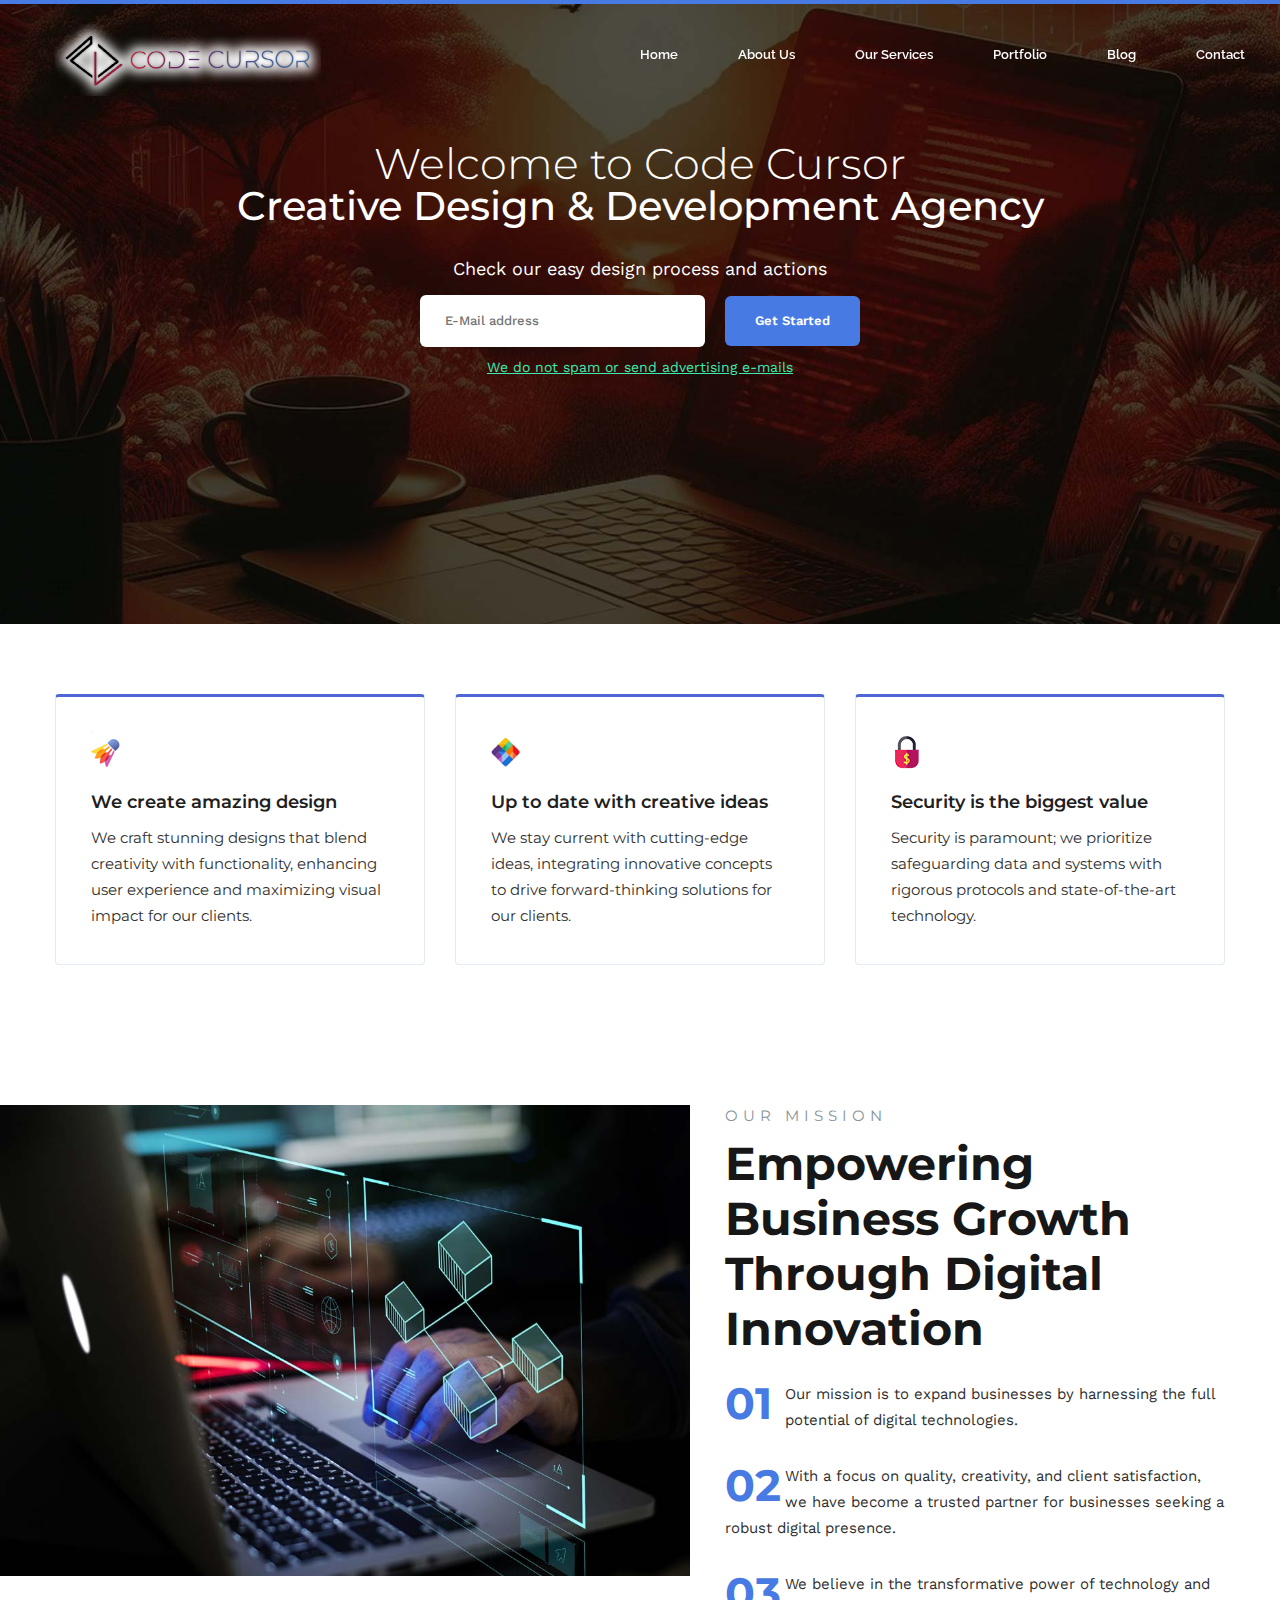
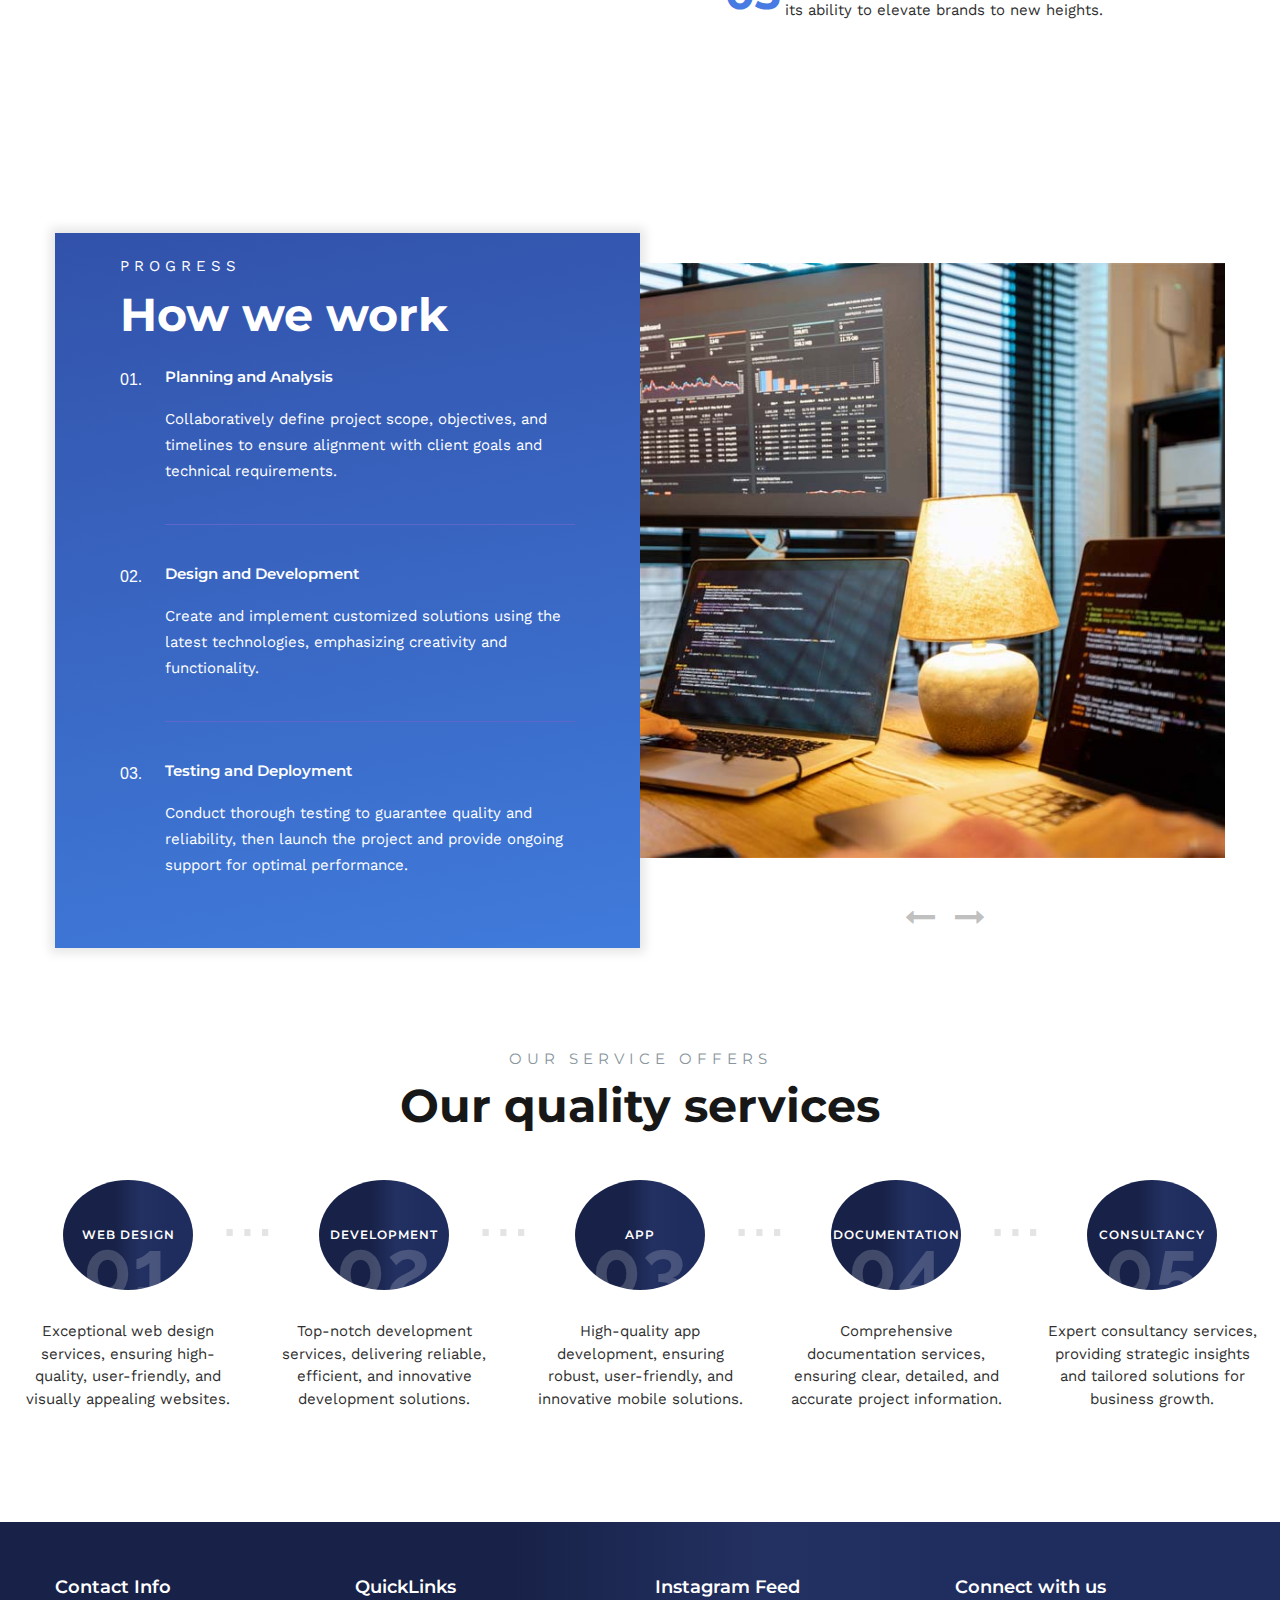
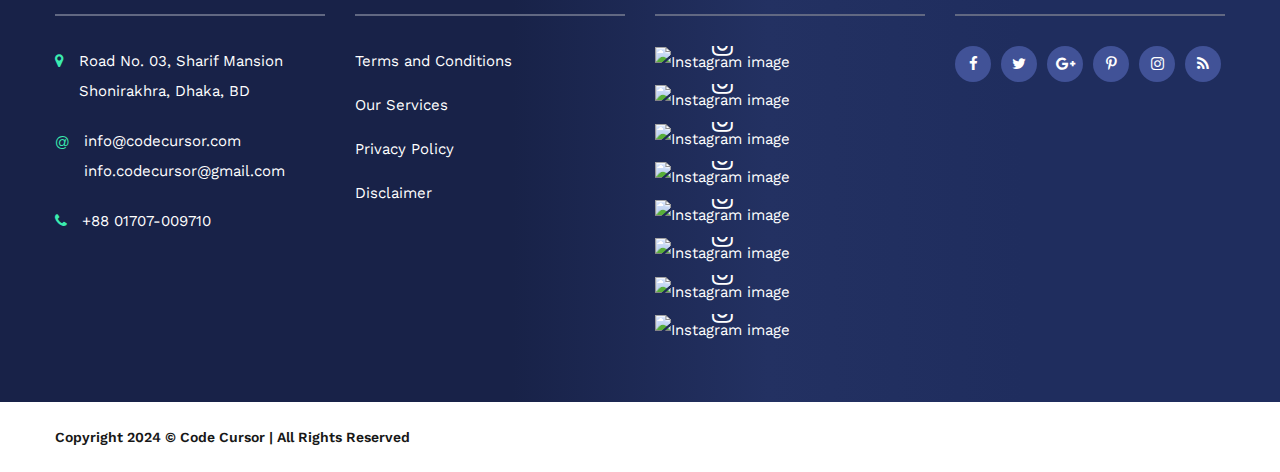
==== commit 107eb34b: "update" ====
--- a/index.html
+++ b/index.html
@@ -278,7 +278,7 @@
 								<h6>Testing and Deployment</h6>
 								<p>Conduct thorough testing to guarantee quality and reliability, then launch the project and provide ongoing support for optimal performance.</p>
 							</section>
-							<a class="pull-right more-details-link" href="#">MORE DETAILS</a>
+							<a class="pull-right more-details-link d-none" href="#">MORE DETAILS</a>
 						</div>
 					</div>
 					<div class="col-md-6">
@@ -295,7 +295,7 @@
 
 		</div>
 
-		<div class="portfolio-widget-3 pushtop-150 drag-this-up text-center">
+		<!-- <div class="portfolio-widget-3 pushtop-150 drag-this-up text-center">
 			<p class="pretitle">OUR WORKS</p>
 			<h3>See the companies that growed with us</h3>
 			<div class="portfolio-widget-1-tabs clearfix">
@@ -372,7 +372,7 @@
 				</div>
 			</div>
 			<a class="mx-auto button-style-1 load-more" href="#">LOAD MORE</a>
-		</div>
+		</div> -->
 
 		<div class="bullets-widget text-center -140 pushtop-100">
 			<p class="pretitle">OUR SERVICE OFFERS</p>
@@ -413,7 +413,7 @@
 
 		<div class="container">
 
-						<div class="testimonials-widget pushtop-100 drag-this-up">
+			<!-- <div class="testimonials-widget pushtop-100 drag-this-up">
 				<p class="pretitle text-center">CLIENT TESTIMONIALS</p>
 				<h3 class="text-center">What our clients say</h3>
 				<div class="slick-testimonials">
@@ -466,7 +466,7 @@
 						<p class="job">Designer at Monarc</p>
 					</div>
 				</div>
-			</div>
+			</div> -->
 		</div>
 
 		<!-- <div class="team-bg-2 grad-3 drag-this-up">
@@ -590,7 +590,7 @@
 
 		<div class="container">
 
-			<div class="blog-widget pushtop-90">
+			<!-- <div class="blog-widget pushtop-90">
 				<p class="pretitle text-center">LATEST NEWS</p>
 				<h3 class="text-center">News from our blog</h3>
 
@@ -716,16 +716,16 @@
 						</div>
 					</div>
 				</div>
-			</div>
-
-			<div class="slick-partners text-center pushtop-80 flexer drag-this-up">
+			</div> -->
+
+			<!-- <div class="slick-partners text-center pushtop-80 flexer drag-this-up">
 				<a href="#"><img src="http://via.placeholder.com/160x60" alt="partner"></a>
 				<a href="#"><img src="http://via.placeholder.com/160x60" alt="partner"></a>
 				<a href="#"><img src="http://via.placeholder.com/160x60" alt="partner"></a>
 				<a href="#"><img src="http://via.placeholder.com/160x60" alt="partner"></a>
 				<a href="#"><img src="http://via.placeholder.com/160x60" alt="partner"></a>
 				<a href="#"><img src="http://via.placeholder.com/160x60" alt="partner"></a>
-			</div>
+			</div> -->
 	
 			<!-- <div class="contact-widget homepage-widget box-shadow-1 clearfix pushtop-100">
 				<p class="pretitle">CONTACT US</p>
